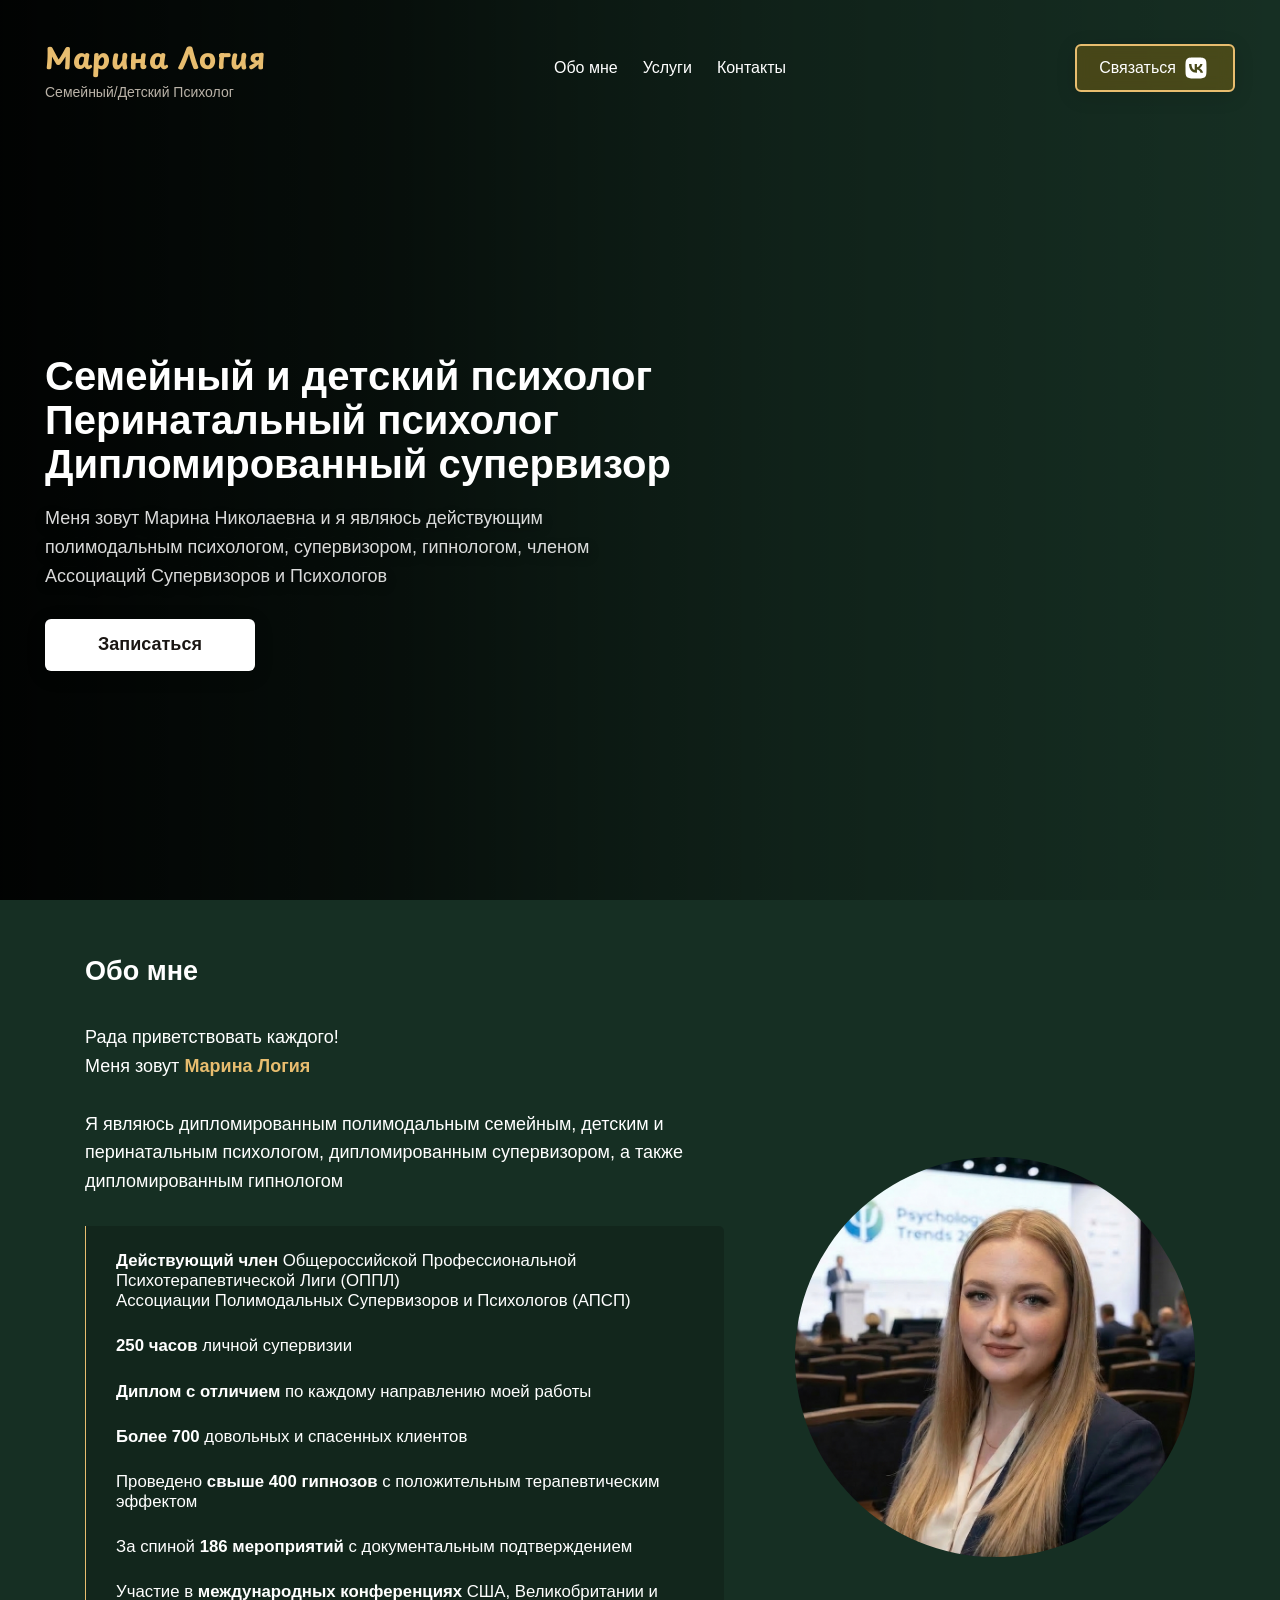
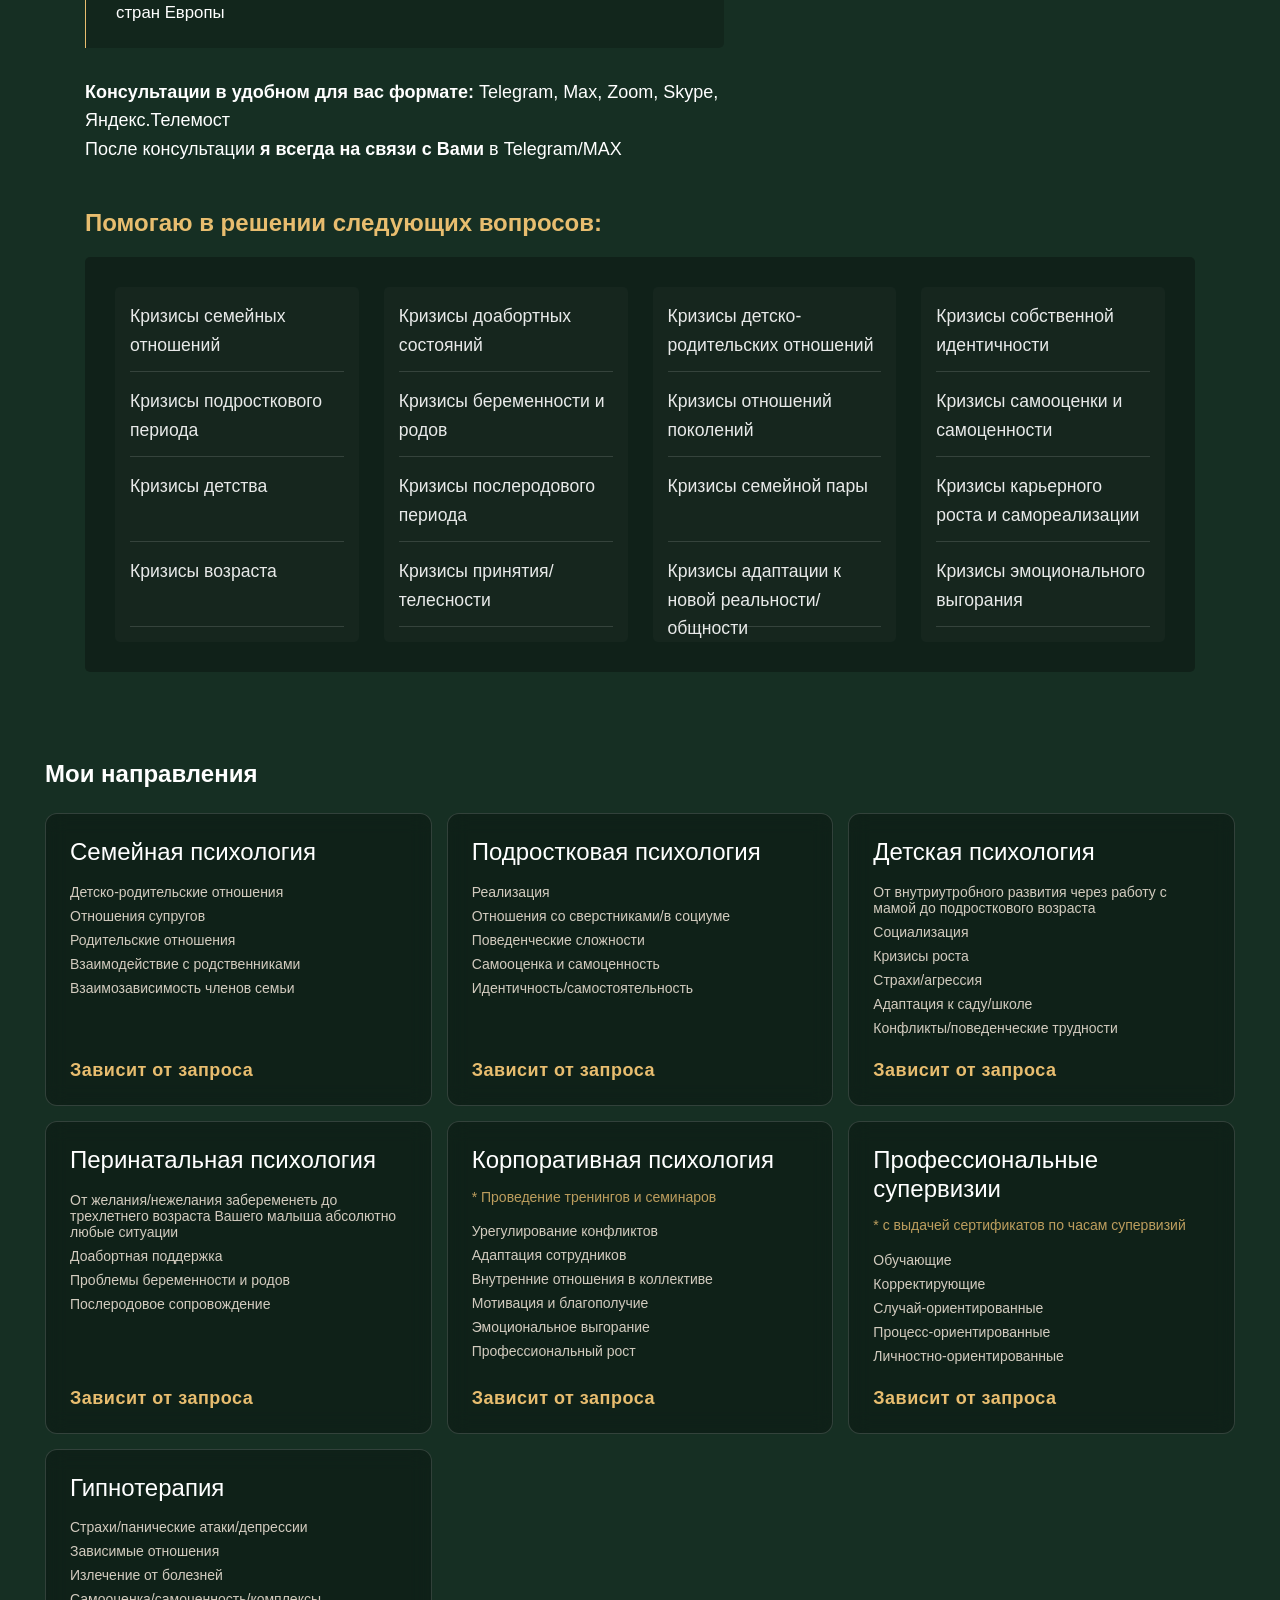
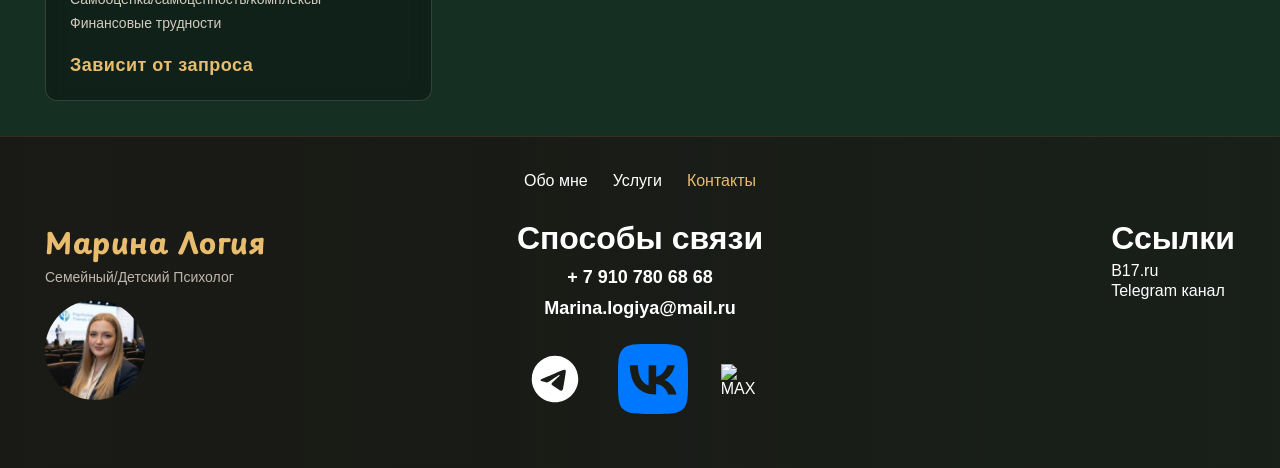
==== index.html @ 499408fe "f gf" ====
<!doctype html>
<html lang="ru">
  <head>
    <meta charset="UTF-8" />
    <meta name="viewport" content="width=device-width, initial-scale=1.0" />
    <link rel="icon" type="image/png" href="./img/favicon.png">

    <link rel="stylesheet" href="./style.css" />
    <link rel="stylesheet" href="./css/mobile.css" />
    <title>Марина Логия — Психолог</title>
  </head>
  <body>
    <main class="home-page container">
      <header class="header">
        <div class="logo">
          <a href class="logo__link">Марина Логия</a>
          <p class="logo__descr">Семейный/Детский Психолог</p>
        </div>
        <ul class="nav">
          <div class="nav__menu">
            <li class="nav__item">
              <a href="#about" class="nav__link">Обо мне</a>
            </li>
            <li class="nav__item">
              <a href="#services" class="nav__link">Услуги</a>
            </li>
            <li class="nav__item nav__item--soon">
              <a href="#contacts" class="nav__link">Контакты</a>
            </li>
          </div>

          <li class="nav__item nav__item--btn">
            <a href="https://vk.ru/marina_logiya" class="nav__link btn"
              >Связаться
              <svg
                xmlns="http://www.w3.org/2000/svg"
                viewBox="0 0 640 640"
                class="call"
              >
                <path
                  fill="rgb(255, 255, 255)"
                  d="M127.5 127.5C96 159 96 209.7 96 311L96 329C96 430.3 96 481 127.5 512.5C159 544 209.7 544 311 544L328.9 544C430.3 544 481 544 512.4 512.5C543.8 481 544 430.3 544 329L544 311.1C544 209.7 544 159 512.5 127.6C481 96.2 430.3 96 329 96L311 96C209.7 96 159 96 127.5 127.5zM171.6 232.3L222.7 232.3C224.4 317.8 262.1 354 292 361.5L292 232.3L340.2 232.3L340.2 306C369.7 302.8 400.7 269.2 411.1 232.3L459.3 232.3C455.4 251.5 447.5 269.6 436.2 285.6C424.9 301.6 410.5 315.1 393.7 325.2C412.4 334.5 428.9 347.6 442.1 363.7C455.3 379.8 465 398.6 470.4 418.7L417.4 418.7C412.5 401.2 402.6 385.6 388.8 373.7C375 361.8 358.1 354.3 340.1 352.1L340.1 418.7L334.3 418.7C232.2 418.7 174 348.7 171.5 232.2z"
                />
              </svg>
            </a>
          </li>
        </ul>
      </header>
      <div class="welcome">
        <div class="welcome__text-container">
          <h1 class="welcome__title">
            Семейный и детский психолог
            <br />
            Перинатальный психолог
            <br />
            Дипломированный супервизор
          </h1>
          <p class="welcome__description">
            Меня зовут Марина Николаевна и я являюсь действующим полимодальным
            психологом, супервизором, гипнологом, членом Ассоциаций Супервизоров и Психологов
          </p>
          <a href="./pages/form/index.html" class="btn btn--welcome"
            >Записаться</a
          >
        </div>
      </div>
      <div class="welcome__background"></div>
    </main>
    <div class="section__container">
      <section class="info container" id="about">
        <div class="info__container">
          <div class="info__container-flex">
            <div class="info__container-text">
              <h1 class="info__header">Обо мне</h1>
              <div class="info__desc-container">
                <p class="info__desc">
                  Рада приветствовать каждого!<br />
                  Меня зовут <strong>Марина Логия</strong> <br /><br />Я являюсь
                  дипломированным полимодальным семейным, детским и
                  перинатальным психологом, дипломированным супервизором, а
                  также дипломированным гипнологом
                </p>
                <div class="info__desc-ul">
                  <li>
                    <strong>Действующий член</strong> Общероссийской
                    Профессиональной Психотерапевтической Лиги (ОППЛ)<br />
                    Ассоциации Полимодальных Супервизоров и Психологов (АПСП)
                  </li>
                  <li><strong>250 часов</strong> личной супервизии</li>
                  <li>
                    <strong>Диплом с отличием</strong> по каждому направлению моей
                    работы
                  </li>
                  <li>
                    <strong>Более 700</strong> довольных и спасенных клиентов
                  </li>
                  <li>
                    Проведено <strong>свыше 400 гипнозов</strong> с
                    положительным терапевтическим эффектом
                  </li>
                  <li>
                    За спиной <strong>186 мероприятий</strong> с документальным
                    подтверждением
                  </li>
                  <li>
                    Участие в <strong>международных конференциях</strong> США,
                    Великобритании и стран Европы
                  </li>
                </div>
                <p class="info__desc">
                  <b>Консультации в удобном для вас формате:</b> Telegram, Max,
                  Zoom, Skype, Яндекс.Телемост<br />
                  После консультации <b>я всегда на связи с Вами</b> в
                  Telegram/MAX
                </p>
              </div>
            </div>
            <div class="info__container-img"></div>
          </div>
          <div class="info__ul-container">
            <strong class="info__ul-header"
              >Помогаю в решении следующих вопросов:</strong
            >
            <div class="info__list">
              <div class="info__ul">
                <ul class="info__ul-list">
                  <li class="info__item">Кризисы семейных отношений</li>
                  <li class="info__item">Кризисы подросткового периода</li>
                  <li class="info__item">Кризисы детства</li>
                  <li class="info__item">Кризисы возраста</li>
                </ul>
                <div class="info__ul-list">
                  <li class="info__item">Кризисы доабортных состояний</li>
                  <li class="info__item">Кризисы беременности и родов</li>
                  <li class="info__item">Кризисы послеродового периода</li>
                  <li class="info__item">Кризисы принятия/телесности</li>
                </div>
                <div class="info__ul-list">
                  <li class="info__item">
                    Кризисы детско-родительских отношений
                  </li>
                  <li class="info__item">Кризисы отношений поколений</li>
                  <li class="info__item">Кризисы семейной пары</li>
                  <li class="info__item">
                    Кризисы адаптации к новой реальности/общности
                  </li>
                </div>
                <div class="info__ul-list">
                  <li class="info__item">Кризисы собственной идентичности</li>
                  <li class="info__item">Кризисы самооценки и самоценности</li>
                  <li class="info__item">
                    Кризисы карьерного роста и самореализации
                  </li>
                  <li class="info__item">Кризисы эмоционального выгорания</li>
                </div>
              </div>
            </div>
          </div>
        </div>
      </section>
      <section class="services-container container" id="services">
        <h1 class="services-container__title">Мои направления</h1>
        <ul class="services">
          <li class="services__item">
            <a href="./pages/form/" class="services__item_link"></a>
            <p class="services__header">Семейная психология</p>
            <div class="services__desc services__desc--list">
              <div>Детско-родительские отношения</div>
              <div>Отношения супругов</div>
              <div>Родительские отношения</div>
              <div>Взаимодействие с родственниками</div>
              <div>Взаимозависимость членов семьи</div>
            </div>
            <p class="services__cost">Зависит от запроса</p>
          </li>
          <li class="services__item">
            <a href="./pages/form/" class="services__item_link"></a>
            <p class="services__header">Подростковая психология</p>
            <div class="services__desc services__desc--list">
              <div>Реализация</div>
              <div>Отношения со сверстниками/в социуме</div>
              <div>Поведенческие сложности</div>
              <div>Самооценка и самоценность</div>
              <div>Идентичность/самостоятельность</div>
            </div>
            <p class="services__cost">Зависит от запроса</p>
          </li>
          <li class="services__item">
            <a href="./pages/form/" class="services__item_link"></a>
            <p class="services__header">Детская психология</p>
            <div class="services__desc services__desc--list">
              <div>
                От внутриутробного развития через работу с мамой до
                подросткового возраста
              </div>
              <div>Социализация</div>
              <div>Кризисы роста</div>
              <div>Страхи/агрессия</div>
              <div>Адаптация к саду/школе</div>
              <div>Конфликты/поведенческие трудности</div>
            </div>
            <p class="services__cost">Зависит от запроса</p>
          </li>
          <li class="services__item">
            <a href="./pages/form/" class="services__item_link"></a>
            <p class="services__header">Перинатальная психология</p>
            <div class="services__desc services__desc--list">
              <div>
                От желания/нежелания забеременеть до трехлетнего возраста Вашего
                малыша абсолютно любые ситуации
              </div>
              <div>Доабортная поддержка</div>
              <div>Проблемы беременности и родов</div>
              <div>Послеродовое сопровождение</div>
            </div>
            <p class="services__cost">Зависит от запроса</p>
          </li>
          <li class="services__item">
            <a href="./pages/form/" class="services__item_link"></a>
            <p class="services__header">
              Корпоративная психология<br />
              <span class="marker"> * Проведение тренингов и семинаров </span>
            </p>
            <div class="services__desc services__desc--list">
              <div>Урегулирование конфликтов</div>
              <div>Адаптация сотрудников</div>
              <div>Внутренние отношения в коллективе</div>
              <div>Мотивация и благополучие</div>
              <div>Эмоциональное выгорание</div>
              <div>Профессиональный рост</div>
            </div>
            <p class="services__cost">Зависит от запроса</p>
          </li>
          <li class="services__item">
            <a href="./pages/form/" class="services__item_link"></a>
            <p class="services__header">
              Профессиональные супервизии<br /><span class="marker">
                * с выдачей сертификатов по часам супервизий
              </span>
            </p>
            <div class="services__desc services__desc--list">
              <div>Обучающие</div>
              <div>Корректирующие</div>
              <div>Случай-ориентированные</div>
              <div>Процесс-ориентированные</div>
              <div>Личностно-ориентированные</div>
            </div>
            <p class="services__cost">Зависит от запроса</p>
          </li>
          <li class="services__item">
            <a href="./pages/form/" class="services__item_link"></a>
            <p class="services__header">Гипнотерапия</p>
            <div class="services__desc services__desc--list">
              <div>Страхи/панические атаки/депрессии</div>
              <div>Зависимые отношения</div>
              <div>Излечение от болезней</div>
              <div>Самооценка/самоценность/комплексы</div>
              <div>Финансовые трудности</div>
            </div>
            <p class="services__cost">Зависит от запроса</p>
          </li>
        </ul>
      </section>
    </div>
    <footer class="footer container">
      <ul class="nav">
        <div class="nav__menu">
          <li class="nav__item">
            <a href="#about" class="nav__link">Обо мне</a>
          </li>
          <li class="nav__item">
            <a href="#services" class="nav__link">Услуги</a>
          </li>
          <li class="nav__item nav__item--soon active">
            <a href="#contacts" class="nav__link">Контакты</a>
          </li>
        </div>
      </ul>
      <div class="footer_coloums">
        <div>
          <div class="logo">
            <a href class="logo__link">Марина Логия</a>
            <p class="logo__descr">Семейный/Детский Психолог</p>
            <div class="info__container-img"></div>
          </div>
        </div>
        <div class="contacts__container">
          <h1>Способы связи</h1>
          <p class="copy">+ 7 910 780 68 68</p>
          <p class="copy">Marina.logiya@mail.ru</p>
          <ul class="contacts" id="contacts">
            <li>
              <a href="https://t.me/marina_logiya" aria-label="Telegram">
                <svg
                  xmlns="http://www.w3.org"
                  viewBox="0 0 640 640"
                  class="call"
                >
                  <path
                    fill="rgb(255, 255, 255)"
                    d="M320 72C183 72 72 183 72 320C72 457 183 568 320 568C457 568 568 457 568 320C568 183 457 72 320 72zM435 240.7C431.3 279.9 415.1 375.1 406.9 419C403.4 437.6 396.6 443.8 390 444.4C375.6 445.7 364.7 434.9 350.7 425.7C328.9 411.4 316.5 402.5 295.4 388.5C270.9 372.4 286.8 363.5 300.7 349C304.4 345.2 367.8 287.5 369 282.3C369.2 281.6 369.3 279.2 367.8 277.9C366.3 276.6 364.2 277.1 362.7 277.4C360.5 277.9 325.6 300.9 258.1 346.5C248.2 353.3 239.2 356.6 231.2 356.4C222.3 356.2 205.3 351.4 192.6 347.3C177.1 342.3 164.7 339.6 165.8 331C166.4 326.5 172.5 322 184.2 317.3C256.5 285.8 304.7 265 328.8 255C397.7 226.4 412 221.4 421.3 221.2C423.4 221.2 427.9 221.7 430.9 224.1C432.9 225.8 434.1 228.2 434.4 230.8C434.9 234 435 237.3 434.8 240.6z"
                  />
                </svg>
              </a>
            </li>
            <li>
              <a href="https://vk.ru/marina_logiya" aria-label="Vk">
                <svg
                  xmlns="http://www.w3.org/2000/svg"
                  viewBox="0 0 640 640"
                  class="call vk"
                >
                  <path
                    fill="#0077FF"
                    d="M127.5 127.5C96 159 96 209.7 96 311L96 329C96 430.3 96 481 127.5 512.5C159 544 209.7 544 311 544L328.9 544C430.3 544 481 544 512.4 512.5C543.8 481 544 430.3 544 329L544 311.1C544 209.7 544 159 512.5 127.6C481 96.2 430.3 96 329 96L311 96C209.7 96 159 96 127.5 127.5zM171.6 232.3L222.7 232.3C224.4 317.8 262.1 354 292 361.5L292 232.3L340.2 232.3L340.2 306C369.7 302.8 400.7 269.2 411.1 232.3L459.3 232.3C455.4 251.5 447.5 269.6 436.2 285.6C424.9 301.6 410.5 315.1 393.7 325.2C412.4 334.5 428.9 347.6 442.1 363.7C455.3 379.8 465 398.6 470.4 418.7L417.4 418.7C412.5 401.2 402.6 385.6 388.8 373.7C375 361.8 358.1 354.3 340.1 352.1L340.1 418.7L334.3 418.7C232.2 418.7 174 348.7 171.5 232.2z"
                  />
                </svg>
              </a>
            </li>
            <li>
              <a
                href="https://max.ru/u/f9LHodD0cOK8D_mH-Q-MQAQGvUU3kmQb_bSy_EvNxGECd6u0THYGGjq7H98"
                aria-label="Max"
                ><img
                  src="https://maxicons.ru/icons/Max_logo.svg"
                  alt="MAX"
                  class="call max"
              /></a>
            </li>
          </ul>
        </div>
        <div>
          <div class="add_links">
            <div class="add_links__container">
              <h1>Ссылки</h1>
              <ul class="add_links__ul">
                <li><a href="https://www.b17.ru/marina_logiya/">B17.ru</a></li>
                <li>
                  <a href="https://t.me/marinalogiya">Telegram канал</a>
                </li>
              </ul>
            </div>
          </div>
        </div>
      </div>
    </footer>
    <div class="alert__box">
      <p class="alert__box-text"></p>
      <img src="./img/icon.png" class="important__icon">
    </div>
    <script src="./index.js" type="module"></script>
  </body>
</html>
---- style.css ----
@import url("https://fonts.googleapis.com");
@import url("https://fonts.googleapis.com/css2?family=Playpen+Sans:wght@100..800&display=swap");

/* ПЕРЕМЕННЫЕ */
:root {
  --border-color: #c5a05926;
  --accent-gold: #e8bd6f;
  --text-cream: #e8ded1;
  --bg-dark: #1a1613;
  --fs-xs: 0.875rem;
  --fs-base: 1rem;
  --fs-md: 1.125rem;
  --fs-lg: 1.5rem;
  --fs-xl: 2.5rem;
  --blackout: #000000b3;
}

/* ОБНУЛЕНИЯ */
* {
  box-sizing: border-box;
  padding: 0;
  margin: 0;
  scroll-behavior: smooth;
}

input:-webkit-autofill,
input:-webkit-autofill:hover,
input:-webkit-autofill:focus {
  -webkit-text-fill-color: #000;
  -webkit-box-shadow: 0 0 0px 1000px transparent inset;
  transition: background-color 5000s ease-in-out 0s;
}

/* БАЗОВЫЕ СТИЛИ */
html,
body {
  height: 100%;
}

body {
  background-color: rgb(22, 47, 35);
  font-family: "Montserrat", sans-serif;
  color: var(--text-cream);
  -webkit-font-smoothing: antialiased;
}

a {
  text-decoration: none;
  color: #fff;
  transition: all 0.3s ease;
}

a:hover {
  color: var(--accent-gold);
}

h1 {
  color: #ffffff;
}

.container {
  padding: 35px 45px;
}

.btn {
  display: flex;
  justify-content: center;
  align-items: center;
  padding: 10px 20px;
  background: rgba(53, 53, 53, 0.183);
  backdrop-filter: blur(8px);
  border-radius: 6px;
  border: 1px solid rgba(255, 255, 255, 0.541);
  cursor: pointer;
  transition: all 0.3s ease;
  color: #fff;
  box-shadow: 0 4px 20px rgba(0, 0, 0, 0.142);
}

.btn:hover {
  background-color: rgba(197, 160, 89, 0.08);
  border-color: var(--accent-gold);
}

.home-page {
  display: flex;
  flex-direction: column;
  gap: 60px;
  width: 100%;
  min-height: 100vh;
}

.header {
  display: flex;
  align-items: center;
  justify-content: space-between;
  z-index: 10;
  width: 100%;
}

.logo {
  display: flex;
  flex-direction: column;
  gap: 5px;
}

.logo__link {
  font-size: 1.8rem;
  font-weight: 700;
  letter-spacing: 0.5px;
  color: var(--accent-gold);
  font-family: "Playpen Sans", cursive;
}

.logo__descr {
  font-size: var(--fs-xs);
  opacity: 0.8;
}

.nav {
  display: flex;
  align-items: center;
  justify-content: flex-end;
  flex-grow: 1;
  list-style: none;
}

.nav__menu {
  display: flex;
  align-items: center;
  gap: 25px;
  margin-left: auto;
  margin-right: auto;
}

.nav__item {
  position: relative;
}

.nav__link {
  font-size: var(--fs-base);
  font-weight: 400;
}

.nav__item.active a {
  color: var(--accent-gold);
}

.welcome {
  display: flex;
  align-items: center;
  flex-grow: 1;
  position: relative;
}

.welcome__background {
  position: absolute;
  top: 0;
  left: 0;
  z-index: -1;
  height: 100vh;
  width: 100%;
  background:
    linear-gradient(
      to right,
      rgba(0, 0, 0, 0.95) 0%,
      rgba(0, 0, 0, 0.7) 30%,
      rgba(0, 0, 0, 0.3) 60%,
      rgba(0, 0, 0, 0) 100%
    ),
    url("./img/background.png") center/cover no-repeat;
}

.welcome__text-container {
  display: flex;
  flex-direction: column;
  gap: 18px;
  max-width: 100%;
}

.welcome__title {
  font-size: var(--fs-xl);
  font-weight: 800;
  line-height: 1.1;
  color: #fff;
  width: 100%;
}

.welcome__description {
  width: 50%;
  font-size: var(--fs-md);
  line-height: 1.6;
  color: #fff;
  opacity: 0.85;
  text-shadow: 0 4px 12px rgba(0, 0, 0, 0.6);
}

.welcome .btn--welcome {
  margin-top: 10px;
  width: 210px;
  height: 52px;
  background: #fff;
  color: var(--bg-dark);
  font-weight: 700;
  font-size: var(--fs-md);
  border: none;
}

.welcome .btn--welcome:hover {
  transform: translateY(-3px);
  box-shadow: 0 10px 25px rgba(0, 0, 0, 0.4);
}

.nav__item--btn .call {
  margin-left: 5px;
}

section {
  display: flex;
  flex-direction: column;
  gap: 25px;
  width: 100%;
}

.services {
  display: grid;
  grid-template-columns: repeat(auto-fill, minmax(300px, 1fr));
  gap: 15px;
  list-style: none;
}

.services__item {
  display: flex;
  flex-direction: column;
  gap: 12px;
  padding: 24px;
  background-color: rgba(0, 0, 0, 0.292);
  border: 1px solid rgba(255, 255, 255, 0.148);
  border-radius: 12px;
  backdrop-filter: blur(10px);
  cursor: pointer;
  transition: all 0.2s ease;
}

.services__item:hover {
  background-color: rgba(41, 48, 40, 0.8);
  border-color: var(--accent-gold);
  transform: translateY(-5px);
  box-shadow: 0 12px 30px rgba(0, 0, 0, 0.5);
}

.services__header {
  font-size: var(--fs-lg);
  line-height: 1.2;
  color: #ffffff;
}

.services__desc {
  font-size: var(--fs-xs);
  font-weight: 300;
  opacity: 0.9;
}

.services__desc--list {
  display: flex;
  flex-direction: column;
  gap: 8px;
  margin-top: 5px;
}

.services__cost {
  display: block;
  margin-top: auto;
  padding-top: 12px;
  font-size: var(--fs-md);
  font-weight: 700;
  letter-spacing: 0.5px;
  color: var(--accent-gold);
}

.services-container__title {
  color: #fff;
}

.services__item_link {
  position: absolute;
  height: 100%;
  width: 100%;
  top: 0;
  left: 0;
  z-index: 100;
}

.info__container {
  display: flex;
  flex-direction: column;
  gap: 30px;
  margin: 0 auto;
  padding: 0 40px;
  font-size: var(--fs-md);
  line-height: 1.6;
  color: #ffffff;
}

.info__container-flex {
  display: flex;
  align-items: center;
}

.info__container-img {
  background-image: url("./img/logo.png");
  height: 400px;
  aspect-ratio: 1/1;
  background-color: #1a1613;
  border-radius: 50%;
  background-size: 120%;
  background-position: center;
  background-position-x: -50px;
}

.info__container-text {
  display: flex;
  flex-direction: column;
  gap: 30px;
}

.info__desc-container {
  display: flex;
  flex-direction: column;
  gap: 30px;
  width: 90%;
}

.info__desc-ul {
  display: flex;
  flex-direction: column;
  gap: 25px;
  list-style: none;
  padding: 25px 0;
  border-left: 1px solid var(--accent-gold);
  background-color: #00000030;
  border-bottom-right-radius: 5px;
  border-top-right-radius: 5px;
}

.info__desc-ul li {
  position: relative;
  padding-left: 20px;
  margin-left: 10px;
  line-height: 1.2;
  color: #fff;
  font-size: 1.05rem;
  width: 90%;
}

.info__desc-ul li strong {
  color: #fff !important;
  font-weight: 600;
}

/* КРИЗИСЫ */
.info__ul {
  display: grid;
  grid-template-columns: repeat(4, 1fr);
  gap: 25px;
  width: 100%;
  padding: 30px;
  background-color: rgba(0, 0, 0, 0.292);
  border-radius: 5px;
}

.info__ul-list {
  list-style: none;
  display: flex;
  flex-direction: column;
  gap: 15px;
  padding: 15px;
  background-color: #ffffff06;
  border-radius: 5px;
}

.info__item {
  position: relative;
  height: 70px;
  font-size: 1.1rem;
  font-weight: 500;
  opacity: 0.9;
  border-bottom: 1px solid rgba(255, 255, 255, 0.148);
}

.info__container strong {
  font-weight: 700;
  color: var(--accent-gold);
}

.section__container {
  display: flex;
  flex-direction: column;
  gap: 18px;
  width: 100%;
  margin-top: 15px;
}

.info__ul-container {
  display: flex;
  flex-direction: column;
  gap: 15px;
  width: 100%;
  height: 100%;
}

.footer {
  display: flex;
  flex-direction: column;
  gap: 30px;
  background:
    linear-gradient(
      to right,
      rgba(26, 22, 19, 0.842) 0%,
      rgba(26, 22, 19, 0.8) 40%,
      rgba(26, 22, 19, 0.61) 100%
    ),
    url(./img/background.png) center/cover no-repeat;
  border-top: 1px solid var(--border-color);
}

.footer_coloums {
  width: 100%;
  display: flex;
  justify-content: space-between;
  overflow: hidden;

  > * {
    flex: 1;
  }
}

.footer .nav {
  justify-content: center !important;
}

.footer_coloums .logo {
  position: relative;
}

.logo .info__container-img {
  height: 100px;
  width: 100px;
  background-position: center;
  margin-top: 10px;
}

.add_links {
  display: flex;
  flex-direction: column;
  align-items: flex-end;
}

.add_links__container {
  display: flex;
  flex-direction: column;
  gap: 5px;
}

.add_links__ul {
  list-style: none;
  display: flex;
  flex-direction: column;
  gap: 2px;
}

.call {
  height: 60px;
  aspect-ratio: 1/1;
}

.vk {
  height: 100px;
}

.max {
  height: 50px;
}

.copy {
  cursor: pointer;
  transition: all 0.3s;
}

.copy:hover {
  opacity: 0.5;
}

.alert__box {
  position: fixed;
  bottom: 20px;
  left: 50%;
  transform: translateX(-50%) translateY(20px);
  background: #ffffff;
  color: #000000;
  padding: 10px 20px;
  border-radius: 8px;
  opacity: 0;
  visibility: hidden;
  transition: all 0.2s;
  text-align: center;
}

.important__icon {
  display: none;
}

.important {
  display: flex;
  justify-content: center;
  align-items: center;
  gap: 15px;

  .important__icon {
    display: block;
    order: 1;
    height: 60px;
    aspect-ratio: 1/1;
  }

  p {
    order: 2;
  }
}

.alert__box.show {
  opacity: 1;
  visibility: visible;
  transform: translateX(-50%) translateY(0);
}

.contacts__container {
  display: flex;
  flex-direction: column;
  align-items: center;
  justify-content: center;
  gap: 10px;
}

.contacts {
  display: flex;
  justify-content: center;
  align-items: center;
  gap: 18px;
  width: 50%;
  list-style: none;
}

.contacts__container p {
  font-size: var(--fs-md);
  font-weight: 600;
  color: #fff;
}

.info__ul-header {
  margin-top: 10px;
  font-size: var(--fs-lg);
}

.marker {
  display: inline-block;
  vertical-align: middle;
  padding-top: 12px;
  font-size: var(--fs-xs);
  line-height: 1.3em;
  opacity: 0.8;
  color: var(--accent-gold);
}

.nav__link .call {
  height: 30px;
  aspect-ratio: 1/1;
}

.nav__link.btn {
  padding: 7px !important;
  display: flex;
  justify-content: center;
  align-items: center;
  width: 160px;
  border: 2px solid var(--accent-gold);
  background-color: rgba(255, 174, 0, 0.219);
}

.nav__link.btn:hover {
  transform: scale(106%);
  color: #fff;
}

.body__container {
  height: 100vh;
  width: 100%;
  position: fixed;
  background-image:
    linear-gradient(var(--blackout), var(--blackout)),
    url("./img/background.png");
  background-size: cover;
  background-position: center;
  display: flex;
  justify-content: center;
  align-items: center;
}

.form {
  height: 90%;
  width: 50%;
  border-radius: 15px;
  background-color: rgb(23, 23, 23);
  padding: 40px 30px;
  overflow: hidden;
}

.form__container {
  height: 100%;
  width: 100%;
  display: flex;
  flex-direction: column;
  align-items: center;
  gap: 30px;
  overflow-y: auto;
  box-sizing: border-box;
}

.form > * {
  color: #ffffff;
  transition: all 0.3s;
}

.form::after {
  content: "";
  display: block;
  padding-bottom: 20px;
  flex-shrink: 0;
}

.form__header-container {
  flex-shrink: 0;
  width: 100%;
  display: flex;
  flex-direction: column;
  align-items: center;
  gap: 10px;
}

.form__header {
  font-weight: 600;
  font-size: 1.8rem;
  width: 60%;
  text-align: center;
  color: #000;
  font-family: "Playpen Sans", cursive;
  margin: 0;
  color: var(--accent-gold);
}

.form__input-container {
  width: 100%;
  display: flex;
  flex-direction: column;
  align-items: center;
  gap: 20px;
  flex-shrink: 0;
}

.form__input {
  width: 100%;
  height: 45px;
  background: transparent;
  border: none;
  border-bottom: 2px solid rgba(255, 255, 255, 0.2);
  padding: 10px 5px;
  font-size: 1.05rem;
  outline: none;
  transition: border-bottom-color 0.3s;
  color: #ffffff !important;
}

.form__input:-webkit-autofill {
  -webkit-text-fill-color: #fff !important;
}

.form__input:focus {
  border-bottom-color: rgb(235, 237, 236);
}

.form__input:disabled {
  opacity: 0.5;
  color: #938c8c8f;
}

.form__options {
  width: 70%;
  display: flex;
  flex-direction: column;
  align-items: flex-start;
  gap: 12px;
  flex-shrink: 0;
}

.form__button {
  width: 70%;
  padding: 15px;
  background-color: rgb(44, 113, 80);
  color: #fff;
  font-size: 1.1rem;
  font-weight: 500;
  border: 0;
  border-radius: 8px;
  cursor: pointer;
  transition:
    transform 0.2s,
    background-color 0.3s;
  flex-shrink: 0;
  margin-top: 10px;
}

.form__button:hover {
  background-color: rgb(39, 172, 108);
  transform: translateY(-2px);
}

.form__button:active {
  transform: translateY(0);
}

.form__container::-webkit-scrollbar {
  width: 6px;
}

.form__container::-webkit-scrollbar-thumb {
  background-color: rgba(255, 255, 255, 0.2);
  border-radius: 10px;
}

.form__option,
.form__agreement {
  display: flex;
  align-items: center;
  gap: 10px;
}

.form__checkbox,
.form__radio {
  appearance: none;
  -webkit-appearance: none;
  width: 18px;
  height: 18px;
  border: 2px solid rgba(255, 255, 255, 0.3);
  display: flex;
  align-items: center;
  justify-content: center;
  cursor: pointer;
  transition: all 0.2s ease;
  flex-shrink: 0;
  background: white;
  outline: none;
  background-color: #000;
}

.form__radio {
  border-radius: 50%;
}

.form__checkbox {
  border-radius: 4px;
}

.form__checkbox:checked,
.form__radio:checked {
  background-color: var(--accent-gold);
  border-color: var(--border-color);
}

.form__radio:checked::after {
  content: "";
  width: 8px;
  height: 8px;
  background-color: #000000;
  border-radius: 50%;
}

.form__checkbox:checked::after {
  content: "✓";
  color: #000000;
  font-size: 12px;
  font-weight: bold;
}

.form__checkbox:hover,
.form__radio:hover {
  border-color: rgb(22, 47, 35);
}

.prev__link {
  font-size: 3rem;
  color: #ffffff;
  position: absolute;
  left: 67%;
}

.form__label {
  width: 70%;
  display: flex;
  flex-direction: column;
  background-color: #ffffff0e;
  padding: 15px;
  border-radius: 15px;
  color: var(--accent-gold);
  font-size: 1.1rem;
  font-weight: 600;
}

.prev__container {
  width: 100%;
  justify-content: center;
  align-items: center;
  background-color: #2bff001a;
  border-radius: 10px;
  border: 2px solid #03cd1eba;
  flex-direction: column;
  text-align: center;
  padding: 20px;
  gap: 15px;
  line-height: 24px;
  display: none;

  p b {
    width: 70%;
    display: inline-block;
  }
}

.prev {
  display: flex;
  justify-content: center;
  align-items: center;
  padding: 15px;
  background-color: #0cc20c2b;
  border-radius: 10px;
  border: 2px solid #07ee31ba;
}

.prev:hover {
  border-color: var(--accent-gold);
  background-color: var(--border-color);
}

.visib {
  display: flex;
}

.hidden {
  display: none;
}
---- css/mobile.css ----
/* MOBILE STYLES - Phone Optimization */

/* Base mobile styles */
@media (max-width: 480px) {
  :root {
    --fs-xl: 1.75rem;
    --fs-lg: 1.25rem;
    --fs-md: 1rem;
    --fs-base: 0.875rem;
    --fs-xs: 0.75rem;
  }

  .footer_coloums {
    flex-direction: column;
    gap: 40px;

    .logo {
      display: none;
    }
  }

  .add_links {
    align-items: center;
  }

  .container {
    padding: 20px 15px !important;
  }

  /* Header */
  .header {
    flex-direction: column;
    gap: 15px !important;
    padding: 20px 15px;
  }

  .logo {
    align-items: center;
    text-align: center;
  }

  .logo__link {
    font-size: 1.4rem;
  }

  .logo__descr {
    font-size: 0.7rem;
  }

  .nav {
    width: 100%;
    justify-content: center;
  }

  .nav__menu {
    display: none !important;
  }

  .nav__item--btn {
    margin-top: 10px;
  }

  .nav__link.btn {
    width: 140px !important;
    padding: 8px 12px !important;
    font-size: 0.875rem;
  }

  .nav__link .call {
    height: 24px !important;
  }

  /* Welcome Section */
  .welcome {
    padding: 20px 15px;
    min-height: auto;
  }

  .welcome__text-container {
    align-items: center !important;
    text-align: center !important;
    gap: 15px !important;
  }

  .welcome__title {
    font-size: 1.5rem !important;
    line-height: 1.3 !important;
  }

  .welcome__description {
    width: 100% !important;
    font-size: 0.9rem !important;
    line-height: 1.5 !important;
  }

  .welcome .btn--welcome {
    width: 180px !important;
    height: 45px !important;
    font-size: 1rem !important;
    margin-top: 5px;
  }

  .welcome__background {
    height: 100% !important;
    min-height: 100vh;
  }

  /* Info Section */
  .info__container {
    padding: 0 15px !important;
    gap: 20px !important;
  }

  .info__container-flex {
    flex-direction: column !important;
    align-items: center !important;
  }

  .info__container-img {
    order: 1;
    height: 250px !important;
    width: 250px !important;
    margin-bottom: 15px;
  }

  .info__container-text {
    order: 2;
    align-items: center !important;
    text-align: center;
  }

  .info__header {
    font-size: 1.5rem;
  }

  .info__desc {
    width: 100% !important;
    font-size: 0.9rem !important;
    text-align: center;
  }

  .info__ul-header {
    font-size: 1.1rem;
    text-align: center;
  }

  /* Crisis Lists */
  .info__ul {
    grid-template-columns: 1fr !important;
    padding: 15px !important;
    gap: 15px !important;
  }

  .info__ul-list {
    padding: 10px !important;
    gap: 10px !important;
  }

  .info__item {
    height: auto !important;
    min-height: 40px;
    font-size: 0.8rem !important;
    padding-bottom: 8px;
  }

  /* Services */
  .services-container {
    padding: 20px 15px;
  }

  .services-container__title {
    font-size: 1.5rem !important;
    text-align: center;
  }

  .services {
    grid-template-columns: 1fr !important;
    gap: 15px !important;
  }

  .services__item {
    padding: 18px !important;
    align-items: center !important;
    text-align: center;
  }

  .services__header {
    font-size: 1.1rem !important;
  }

  .services__desc--list {
    align-items: center !important;
    font-size: 0.8rem;
  }

  .services__cost {
    font-size: 1rem !important;
  }

  .marker {
    font-size: 0.7rem !important;
    padding-top: 8px;
  }

  /* Section Container */
  .section__container {
    padding: 20px 0;
  }

  /* Footer */
  .footer {
    padding: 40px 15px !important;
  }

  .contacts__container {
    gap: 15px !important;
  }

  .contacts__container h1 {
    font-size: 1.3rem;
  }

  .contacts__container p {
    font-size: 1rem !important;
  }

  .contacts {
    width: 100% !important;
    gap: 15px !important;
  }

  .contacts li {
    display: flex;
    justify-content: center;
  }

  .contacts .call {
    height: 40px !important;
    width: 40px !important;
  }

  /* Home Page */
  .home-page {
    gap: 30px !important;
  }
}

/* Extra small devices */
@media (max-width: 320px) {
  .welcome__title {
    font-size: 1.25rem !important;
  }

  .logo__link {
    font-size: 1.2rem;
  }

  .container {
    padding: 15px 10px !important;
  }

  .services__item {
    padding: 15px !important;
  }

  .info__container-img {
    height: 200px !important;
    width: 200px !important;
  }
}

/* Form Page Mobile */
@media (max-width: 480px) {
  .body__container {
    padding: 10px;
  }

  .form {
    width: 100% !important;
    min-height: 90vh;
    padding: 25px 15px !important;
    border-radius: 10px !important;
    gap: 20px !important;
  }

  .form__header {
    font-size: 1.3rem !important;
    width: 100% !important;
  }

  .prev__link {
    left: 81.5%;
    top: 10px;
    height: 60px;
    width: 60px;
    background-color: rgba(240, 255, 255, 0.192);
    display: flex;
    justify-content: center;
    align-items: center;
    border-radius: 10px;
  }

  .form__desc {
    font-size: 0.85rem;
    text-align: center;
  }

  .form__input-container {
    gap: 15px !important;
  }

  .form__label {
    width: 100% !important;
  }

  .form__input {
    width: 100% !important;
    height: 40px;
    font-size: 0.95rem;
  }

  .form__options {
    width: 100% !important;
    gap: 10px !important;
  }

  .form__options-title {
    font-size: 0.9rem;
    text-align: center;
  }

  .form__option {
    font-size: 0.85rem;
  }

  .form__button {
    width: 100% !important;
    padding: 14px !important;
    font-size: 1rem !important;
    margin-top: 15px;
  }

  .form__agreement {
    font-size: 0.8rem;
    flex-wrap: wrap;
  }
}

/* Tablet to Mobile transition */
@media (min-width: 481px) and (max-width: 768px) {
  :root {
    --fs-xl: 2rem;
  }

  .container {
    padding: 25px 20px;
  }

  .header {
    flex-direction: column;
    gap: 15px;
  }

  .nav__menu {
    flex-wrap: wrap;
    justify-content: center;
    gap: 15px;
  }

  .welcome__description {
    width: 80%;
  }

  .services {
    grid-template-columns: repeat(2, 1fr);
  }

  .info__ul {
    grid-template-columns: repeat(2, 1fr);
  }

  .info__container-flex {
    flex-direction: column;
  }

  .info__container-img {
    height: 300px;
    width: 300px;
  }

  .form {
    width: 70%;
  }
}

/* Touch improvements */
@media (hover: none) and (pointer: coarse) {
  .btn,
  .nav__link,
  .services__item {
    min-height: 44px;
    min-width: 44px;
  }

  a:focus,
  button:focus,
  input:focus {
    outline: 2px solid var(--accent-gold);
    outline-offset: 2px;
  }
}

/* Landscape mobile */
@media (max-height: 500px) and (orientation: landscape) {
  .welcome {
    min-height: auto;
    padding: 15px;
  }

  .welcome__background {
    min-height: 100vh;
  }

  .welcome__title {
    font-size: 1.3rem !important;
  }

  .welcome__description {
    display: none;
  }

  .form {
    max-height: 90vh;
    overflow-y: auto;
  }
}

/* High DPI displays */
@media (-webkit-min-device-pixel-ratio: 2), (min-resolution: 192dpi) {
  .welcome__background {
    background-image:
      linear-gradient(
        to right,
        rgba(0, 0, 0, 0.95) 0%,
        rgba(0, 0, 0, 0.7) 30%,
        rgba(0, 0, 0, 0.3) 60%,
        rgba(0, 0, 0, 0) 100%
      ),
      url("../img/background.png");
    background-size: cover;
  }
}
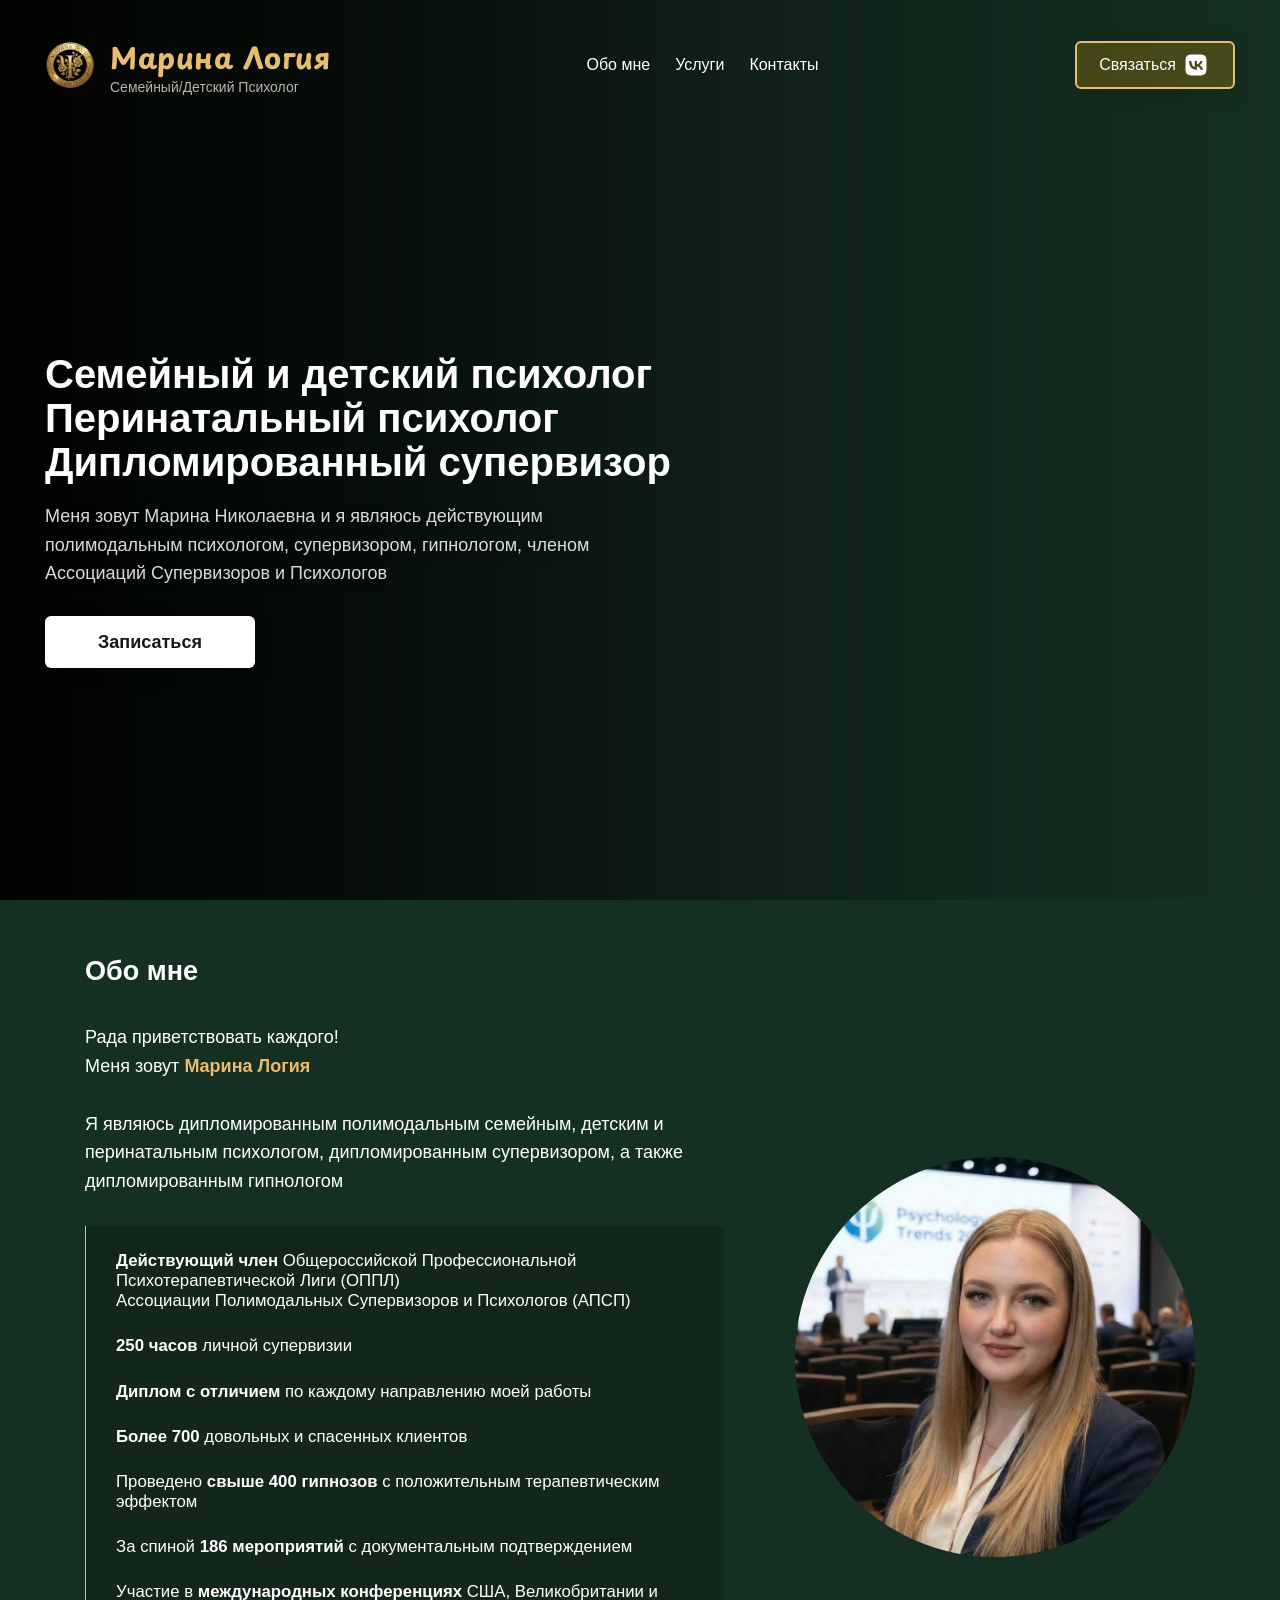
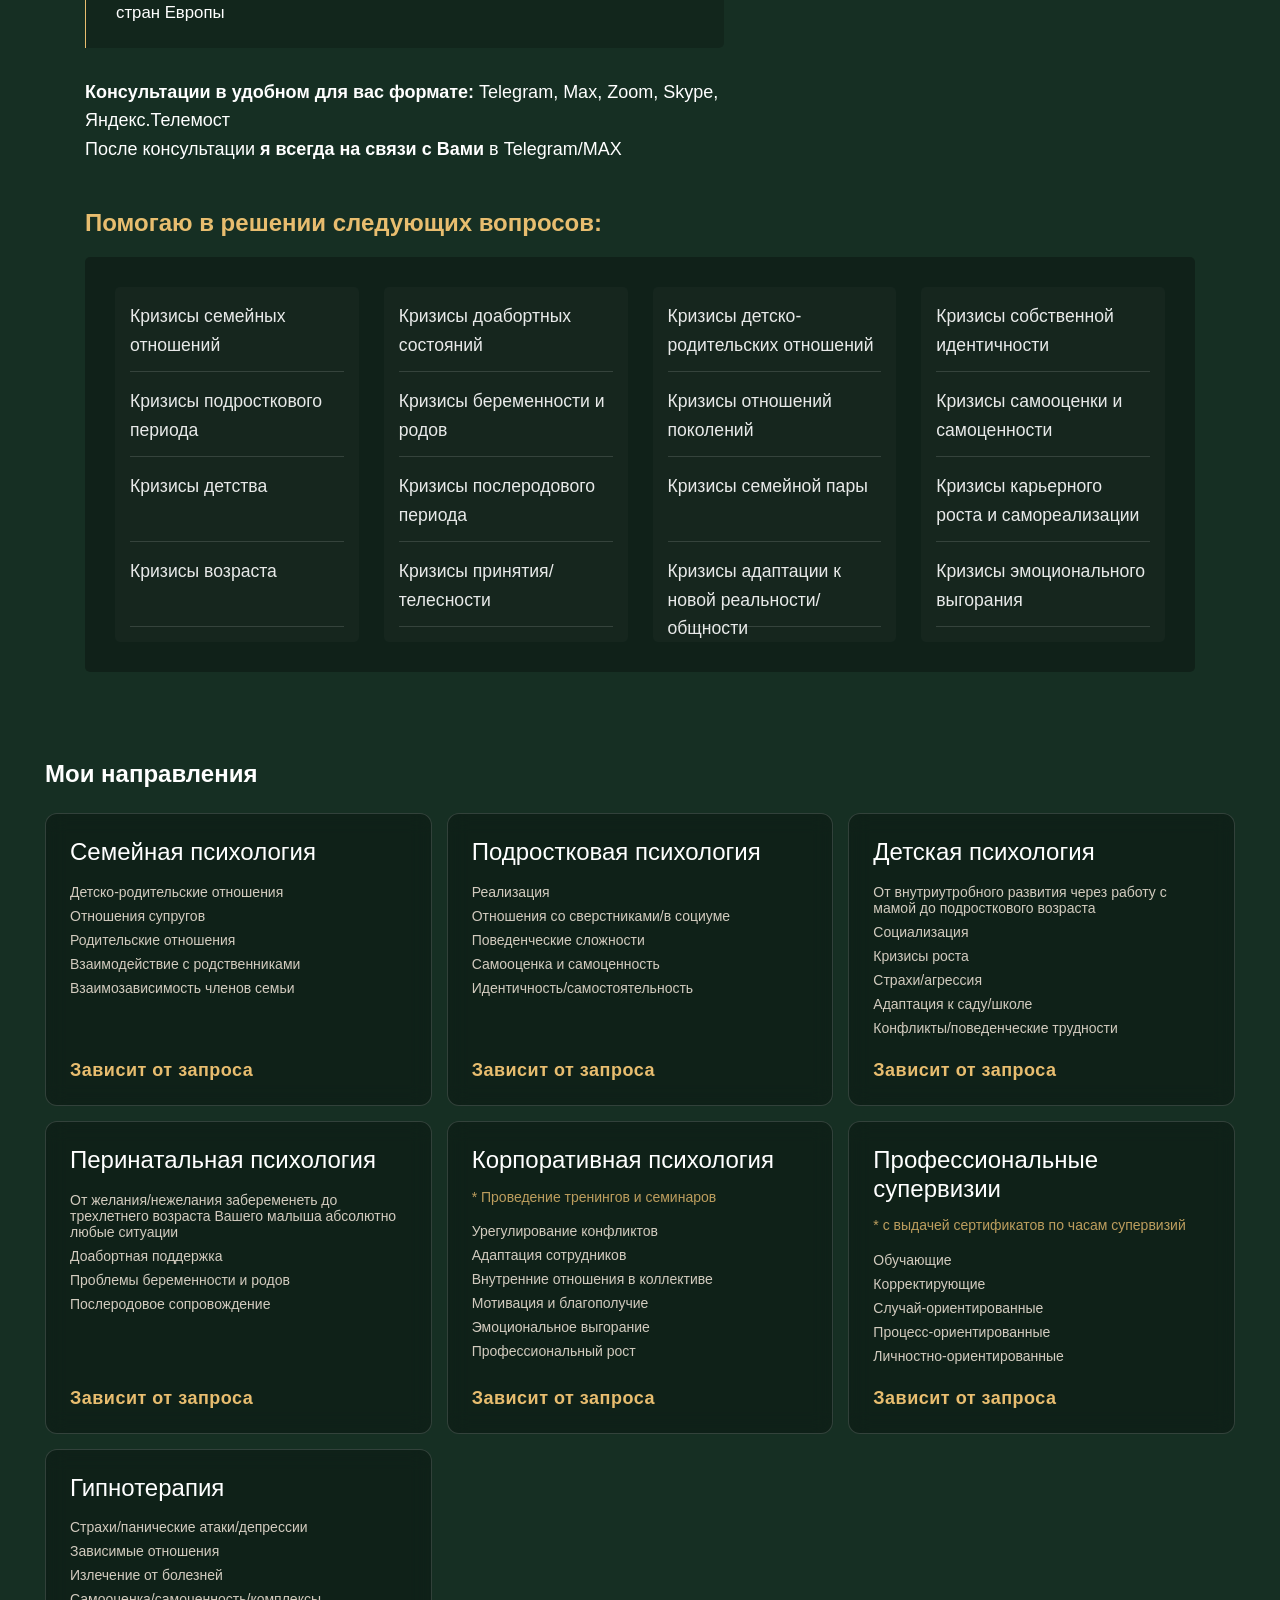
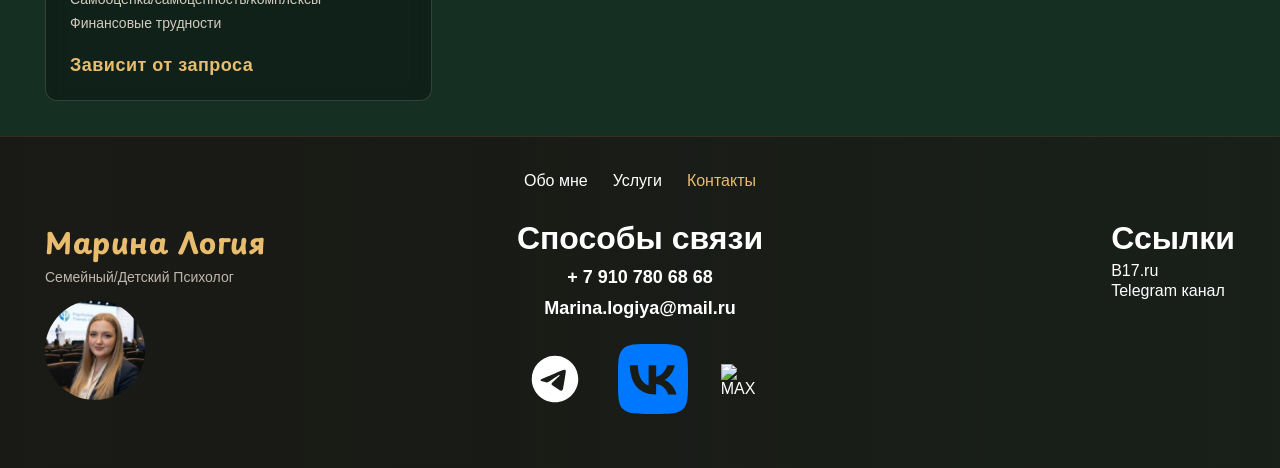
==== commit 50599e7e: "dds" ====
--- a/index.html
+++ b/index.html
@@ -3,8 +3,7 @@
   <head>
     <meta charset="UTF-8" />
     <meta name="viewport" content="width=device-width, initial-scale=1.0" />
-    <link rel="icon" type="image/png" href="./img/favicon.png">
-
+    <link rel="icon" type="image/png" href="./img/favicon.png" />
     <link rel="stylesheet" href="./style.css" />
     <link rel="stylesheet" href="./css/mobile.css" />
     <title>Марина Логия — Психолог</title>
@@ -12,9 +11,12 @@
   <body>
     <main class="home-page container">
       <header class="header">
-        <div class="logo">
-          <a href class="logo__link">Марина Логия</a>
-          <p class="logo__descr">Семейный/Детский Психолог</p>
+        <div class="base-logo">
+          <img src="./img/favicon.png" class="logo-img"/>
+          <div>
+            <a href class="logo__link">Марина Логия</a>
+            <p class="logo__descr">Семейный/Детский Психолог</p>
+          </div>
         </div>
         <ul class="nav">
           <div class="nav__menu">
@@ -57,7 +59,8 @@
           </h1>
           <p class="welcome__description">
             Меня зовут Марина Николаевна и я являюсь действующим полимодальным
-            психологом, супервизором, гипнологом, членом Ассоциаций Супервизоров и Психологов
+            психологом, супервизором, гипнологом, членом Ассоциаций Супервизоров
+            и Психологов
           </p>
           <a href="./pages/form/index.html" class="btn btn--welcome"
             >Записаться</a
@@ -88,8 +91,8 @@
                   </li>
                   <li><strong>250 часов</strong> личной супервизии</li>
                   <li>
-                    <strong>Диплом с отличием</strong> по каждому направлению моей
-                    работы
+                    <strong>Диплом с отличием</strong> по каждому направлению
+                    моей работы
                   </li>
                   <li>
                     <strong>Более 700</strong> довольных и спасенных клиентов
@@ -346,7 +349,7 @@
     </footer>
     <div class="alert__box">
       <p class="alert__box-text"></p>
-      <img src="./img/icon.png" class="important__icon">
+      <img src="./img/icon.png" class="important__icon" />
     </div>
     <script src="./index.js" type="module"></script>
   </body>
--- a/style.css
+++ b/style.css
@@ -102,6 +102,18 @@
   display: flex;
   flex-direction: column;
   gap: 5px;
+}
+
+.base-logo {
+  display: flex;
+  justify-content: center;
+  align-items: center;
+  gap: 15px;
+}
+
+.logo-img {
+  height: 50px;
+  width: 50px;
 }
 
 .logo__link {
@@ -832,6 +844,8 @@
   p b {
     width: 70%;
     display: inline-block;
+    font-size: 1.3em;
+    color: var(--accent-gold);
   }
 }
 
@@ -856,4 +870,13 @@
 
 .hidden {
   display: none;
-}+}
+
+.form.center {
+  height: 40%;
+
+  .form__container {
+    justify-content: center;
+    align-items: center;
+  }
+}
--- a/css/mobile.css
+++ b/css/mobile.css
@@ -11,11 +11,16 @@
   }
 
   .footer_coloums {
-    flex-direction: column;
+    flex-direction: column-reverse;
     gap: 40px;
 
-    .logo {
-      display: none;
+    .contacts__container {
+      order: 3;
+    }
+
+    .logo .info__container-img {
+      height: 120px !important;
+      width:  120px !important;
     }
   }
 
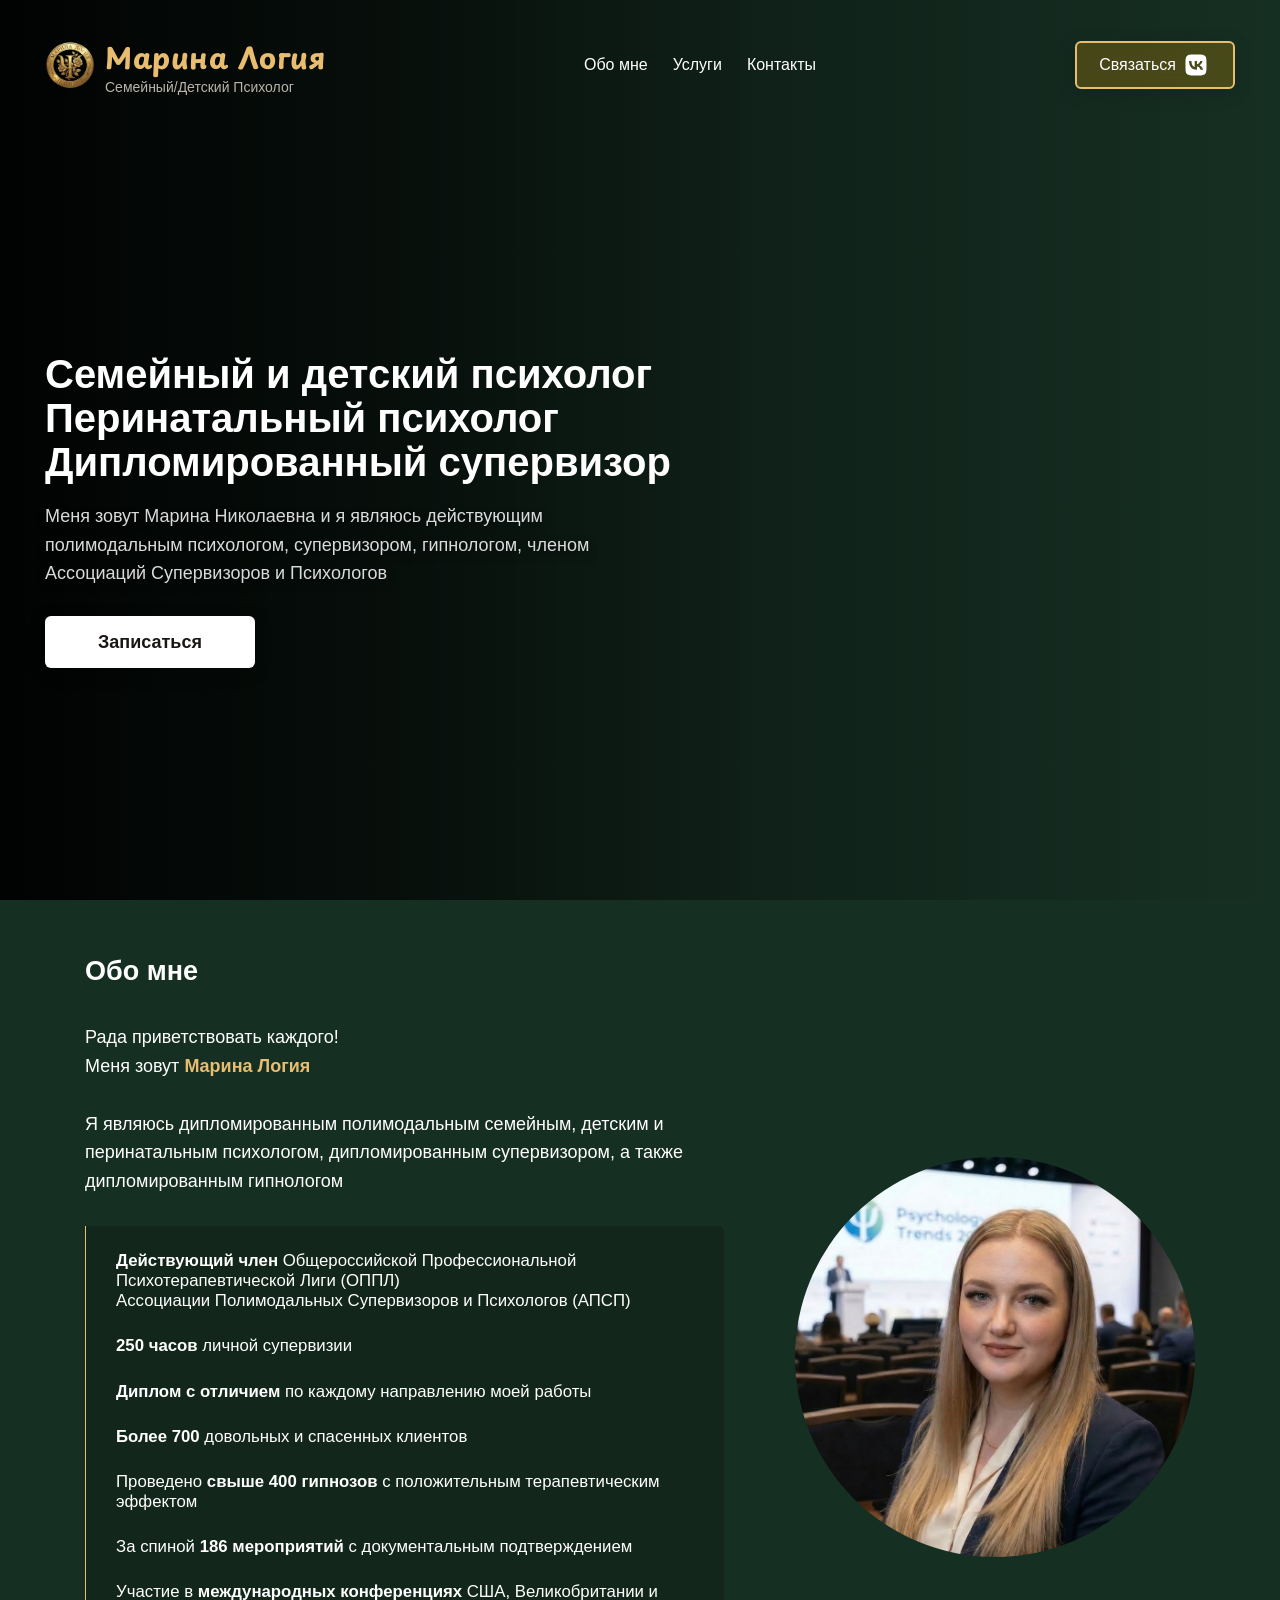
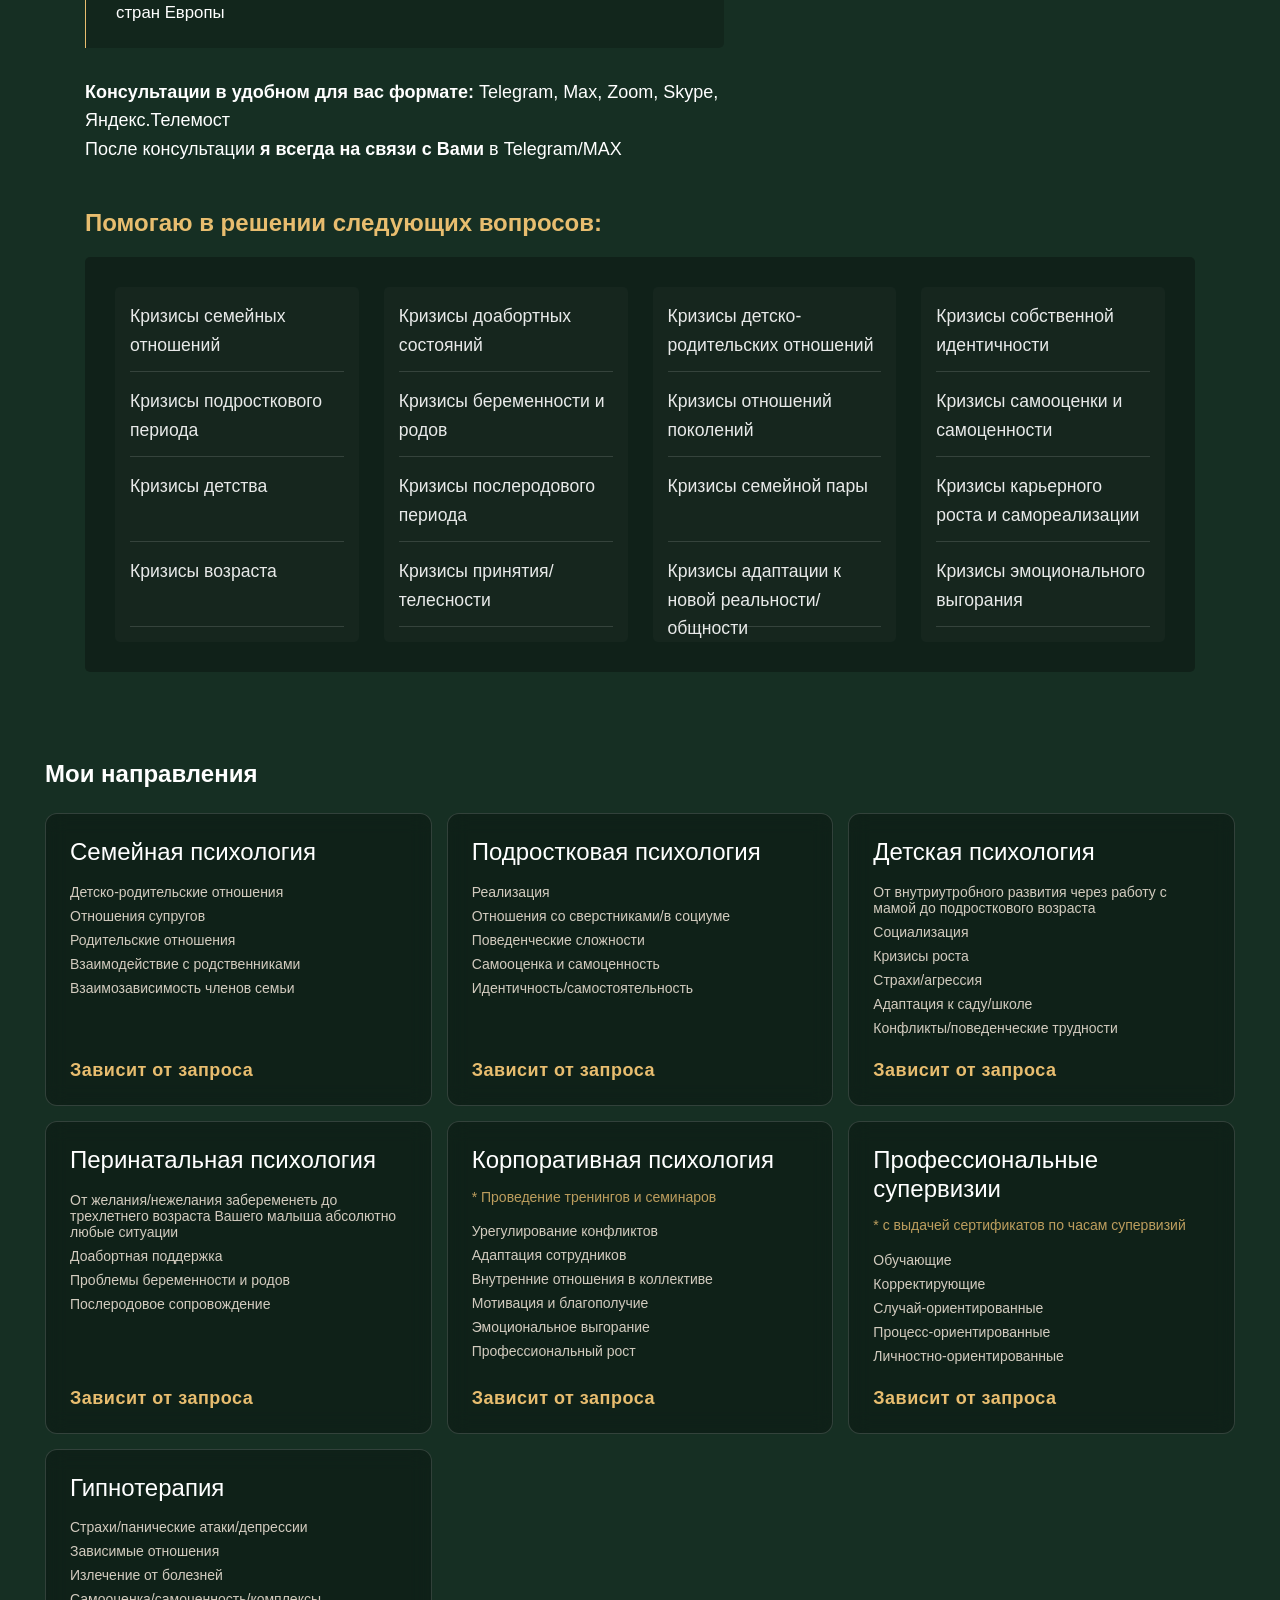
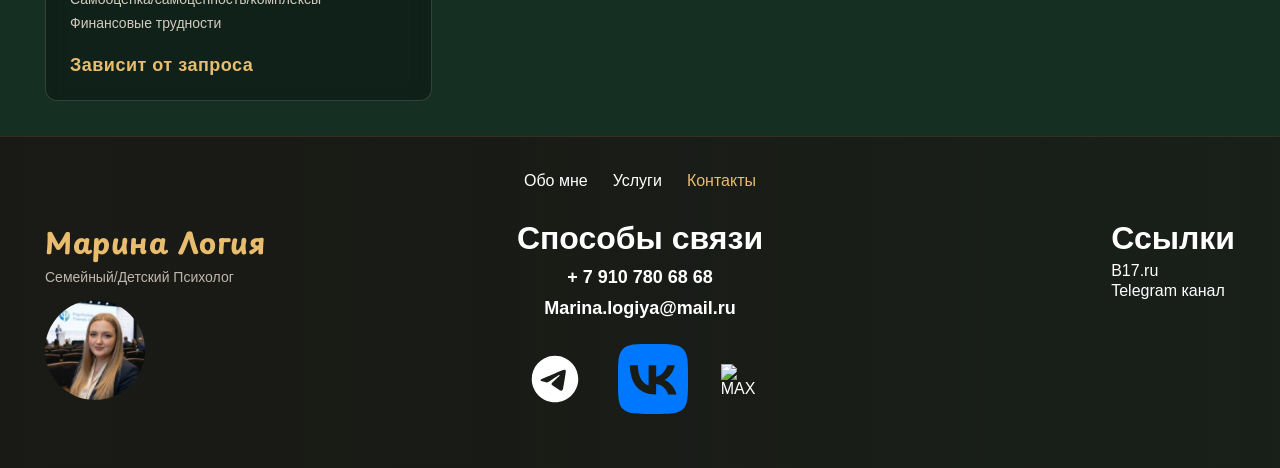
==== commit 9446cc14: "sds" ====
--- a/index.html
+++ b/index.html
@@ -12,7 +12,7 @@
     <main class="home-page container">
       <header class="header">
         <div class="base-logo">
-          <img src="./img/favicon.png" class="logo-img"/>
+          <img src="./img/favicon.png" class="logo-img" />
           <div>
             <a href class="logo__link">Марина Логия</a>
             <p class="logo__descr">Семейный/Детский Психолог</p>
--- a/style.css
+++ b/style.css
@@ -108,7 +108,7 @@
   display: flex;
   justify-content: center;
   align-items: center;
-  gap: 15px;
+  gap: 10px;
 }
 
 .logo-img {
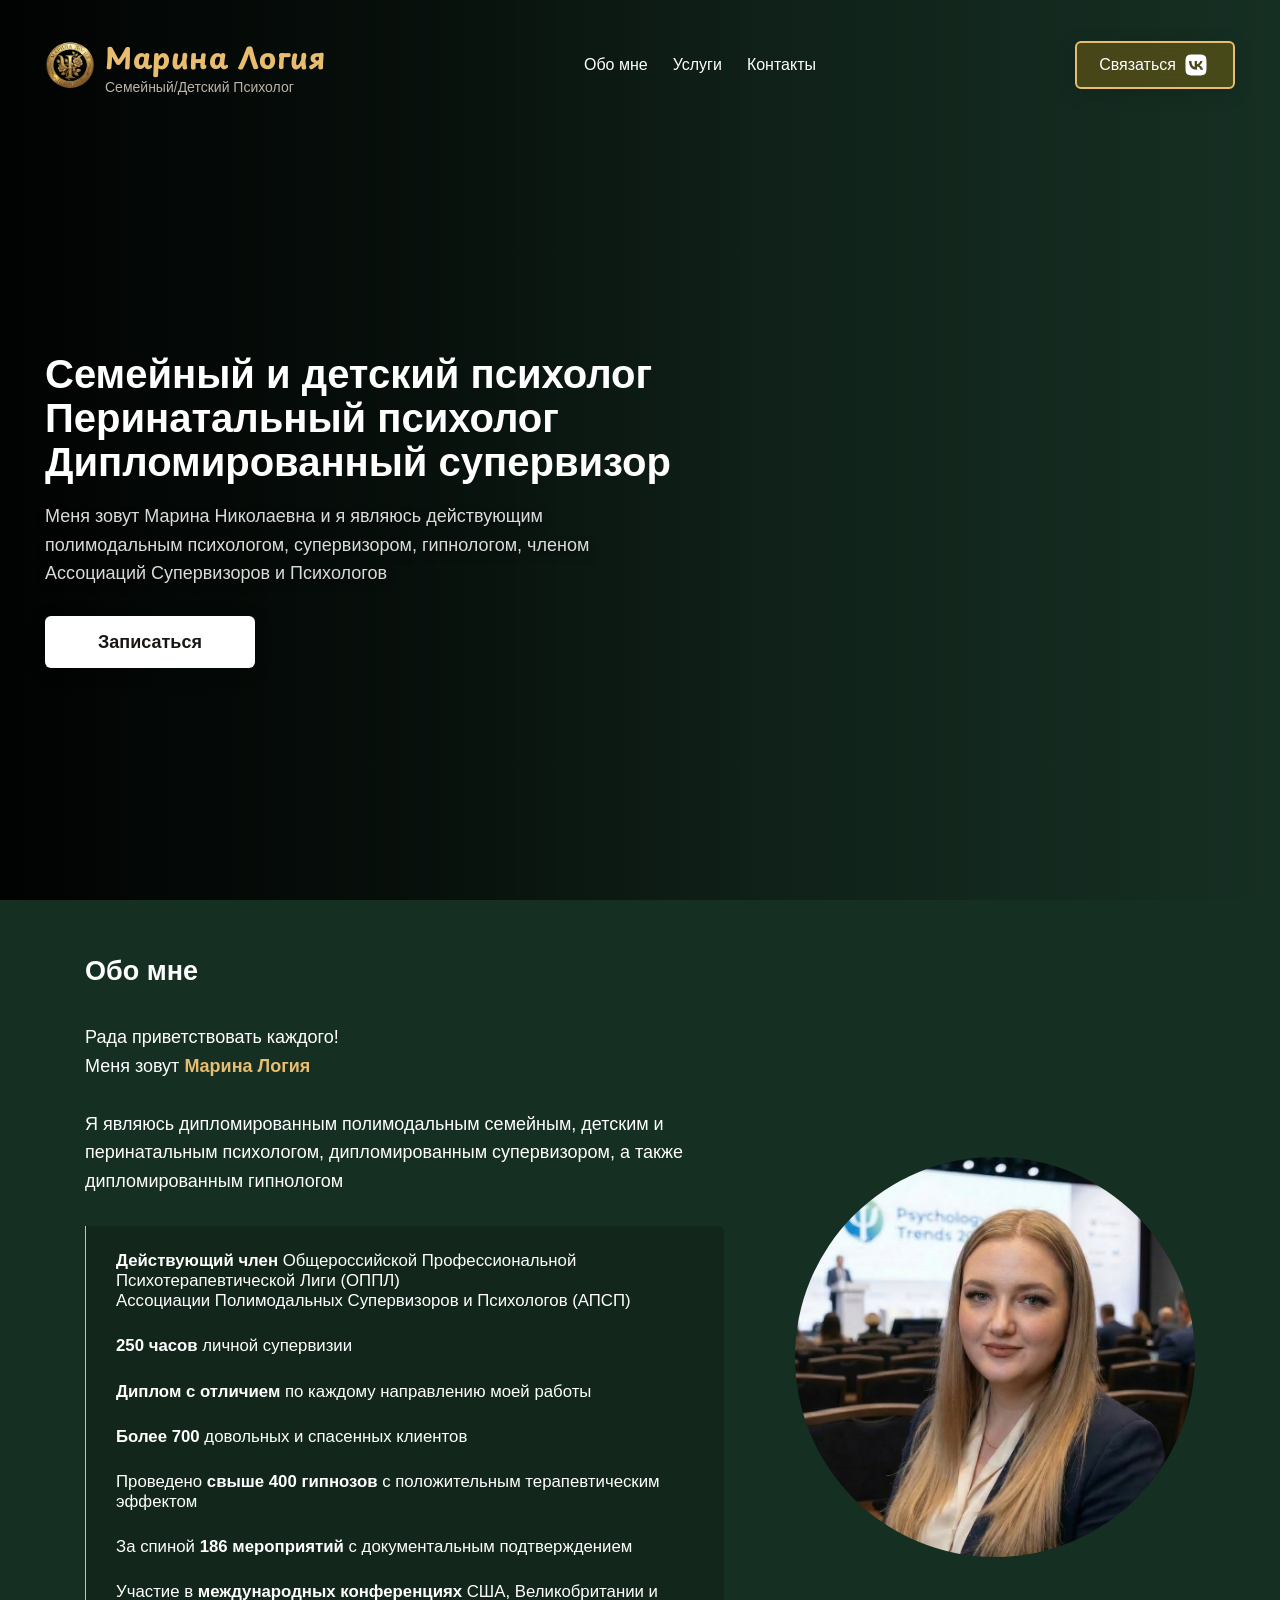
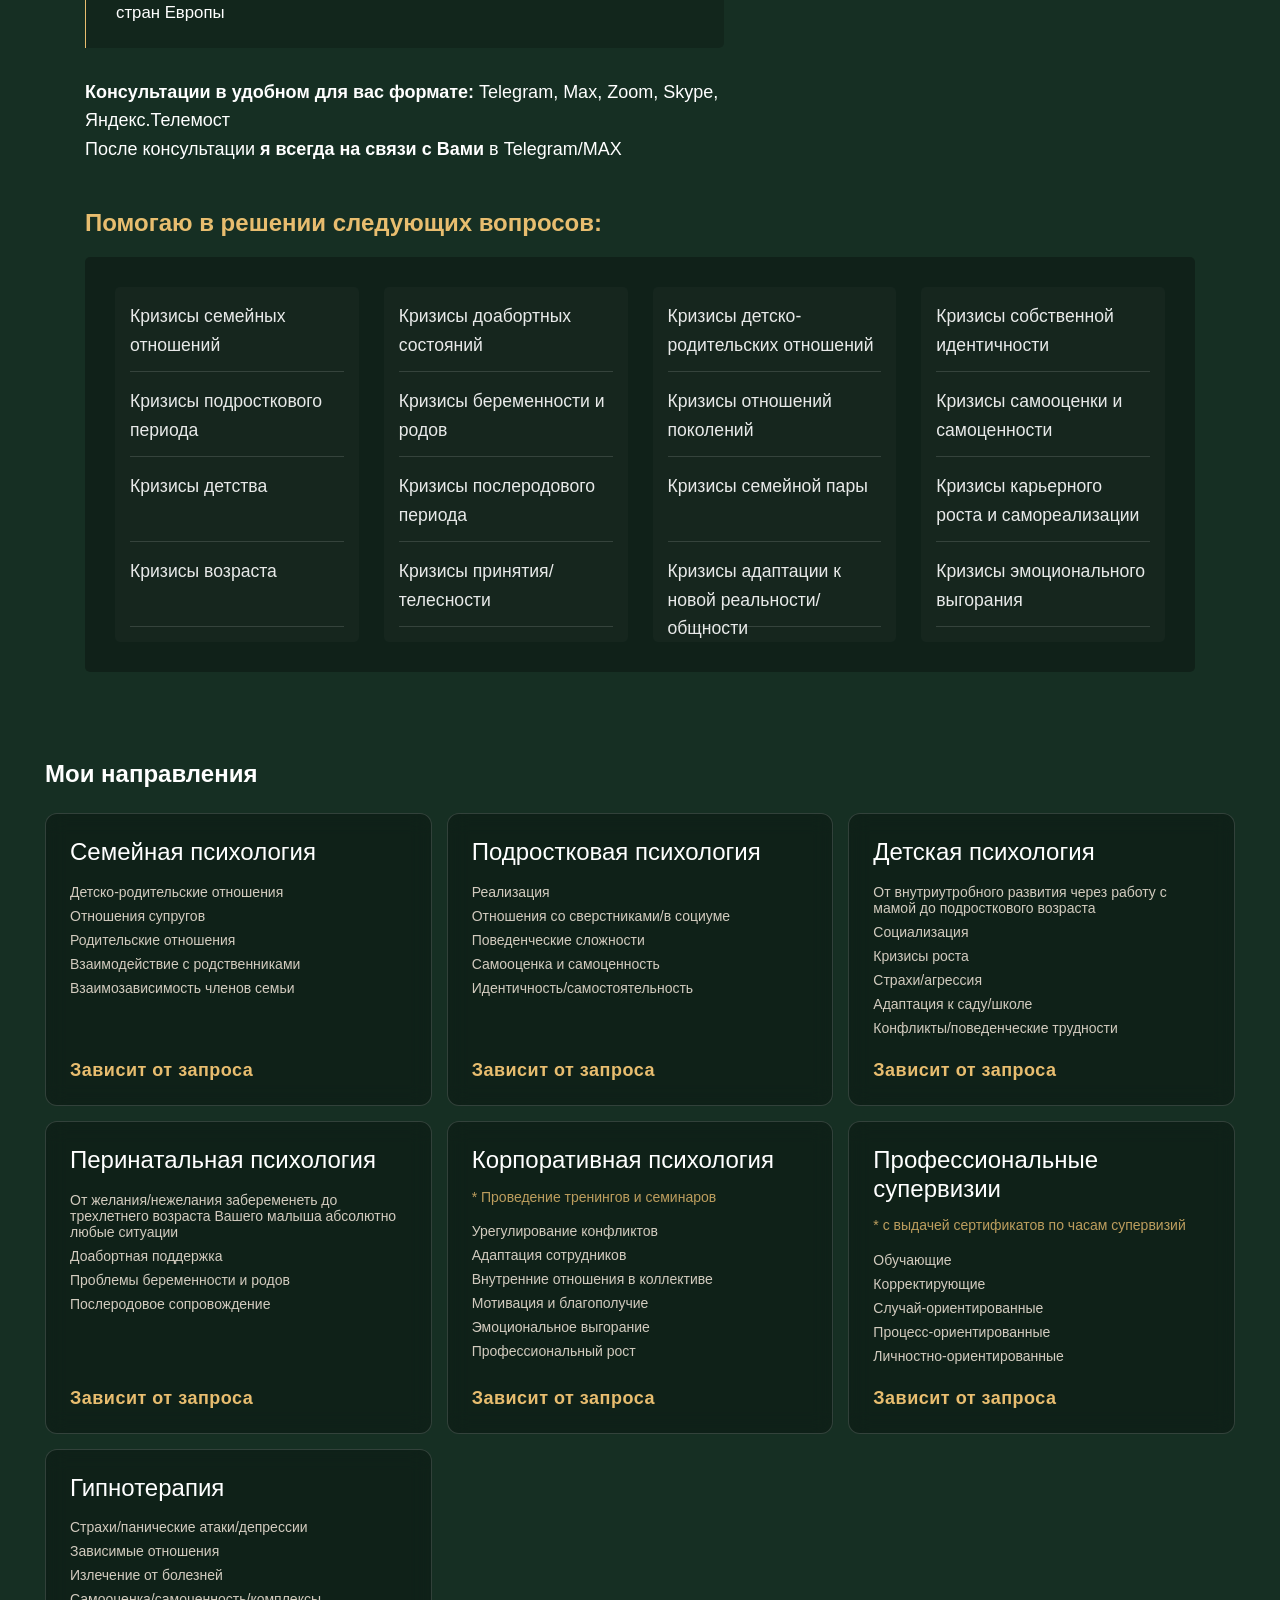
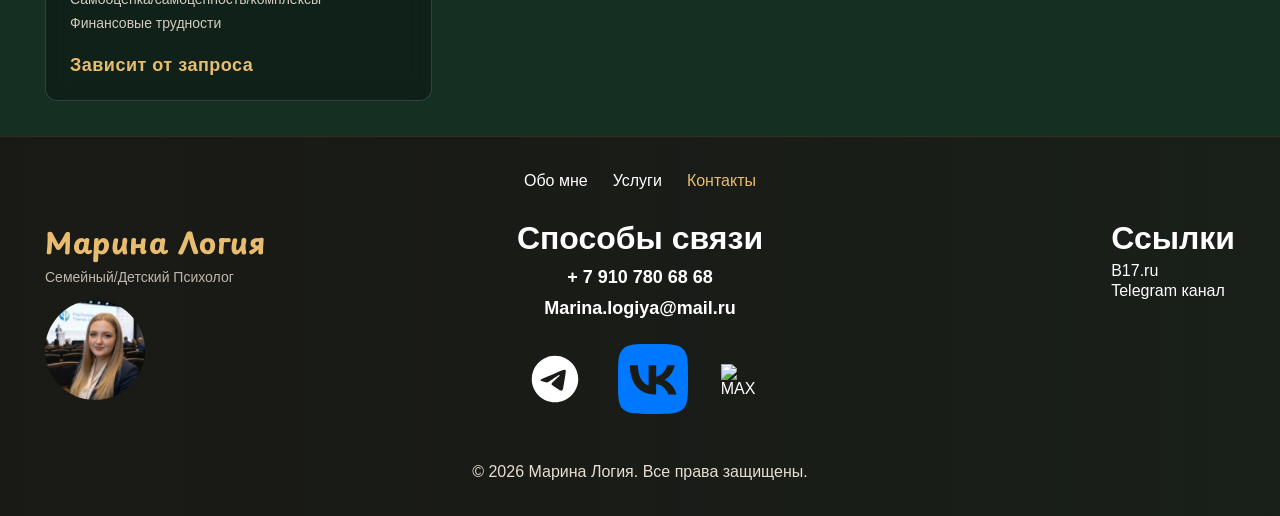
==== commit d5d456f1: "1dv" ====
--- a/index.html
+++ b/index.html
@@ -346,6 +346,9 @@
           </div>
         </div>
       </div>
+      <div class="rigths">
+        <h2>© 2026 Марина Логия. Все права защищены.</h2>
+      </div>
     </footer>
     <div class="alert__box">
       <p class="alert__box-text"></p>
--- a/style.css
+++ b/style.css
@@ -453,6 +453,16 @@
 
 .footer_coloums .logo {
   position: relative;
+}
+
+.rigths {
+  width: 100%;
+  text-align: center;
+  
+  h2 {
+    font-size: 1em;
+    font-weight: 400;
+  }
 }
 
 .logo .info__container-img {
--- a/css/mobile.css
+++ b/css/mobile.css
@@ -242,6 +242,11 @@
   .contacts .call {
     height: 40px !important;
     width: 40px !important;
+  }
+
+  .contacts .vk {
+    height: 70px !important;
+    width: 70px !important;
   }
 
   /* Home Page */
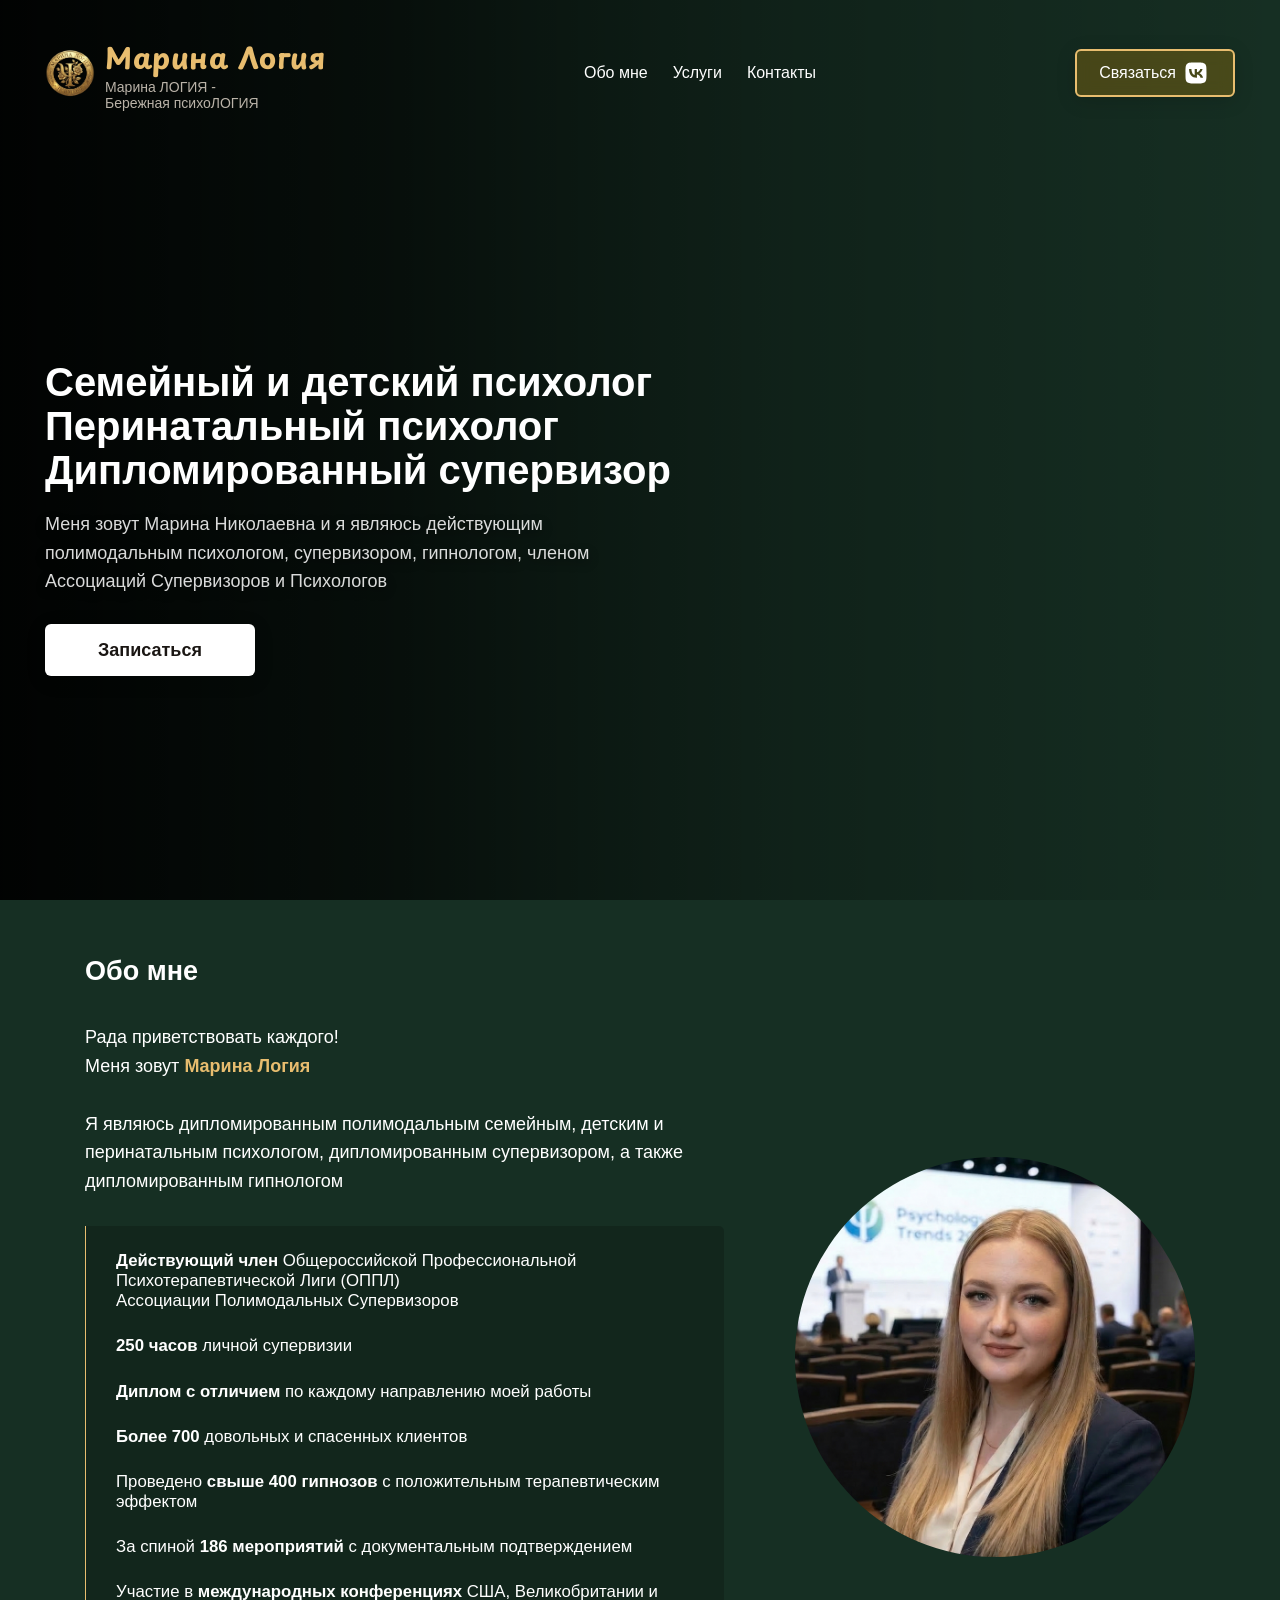
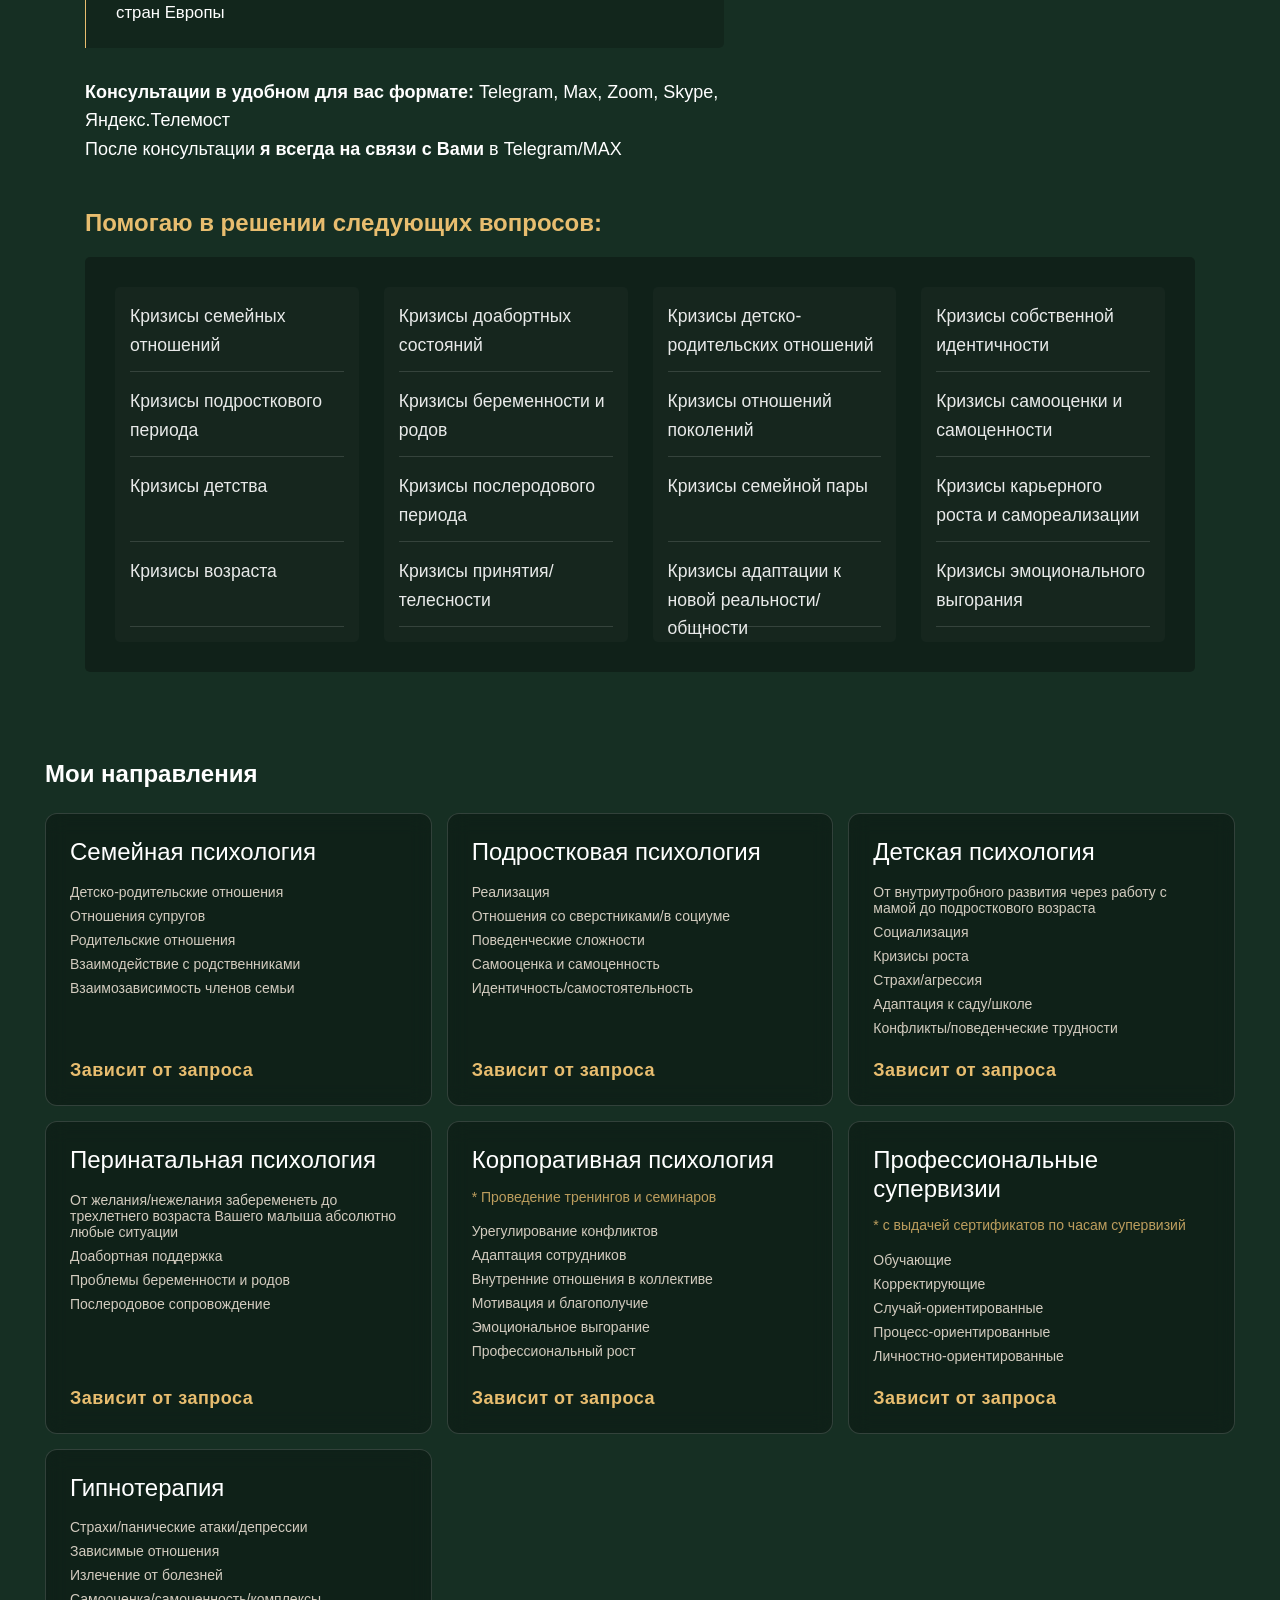
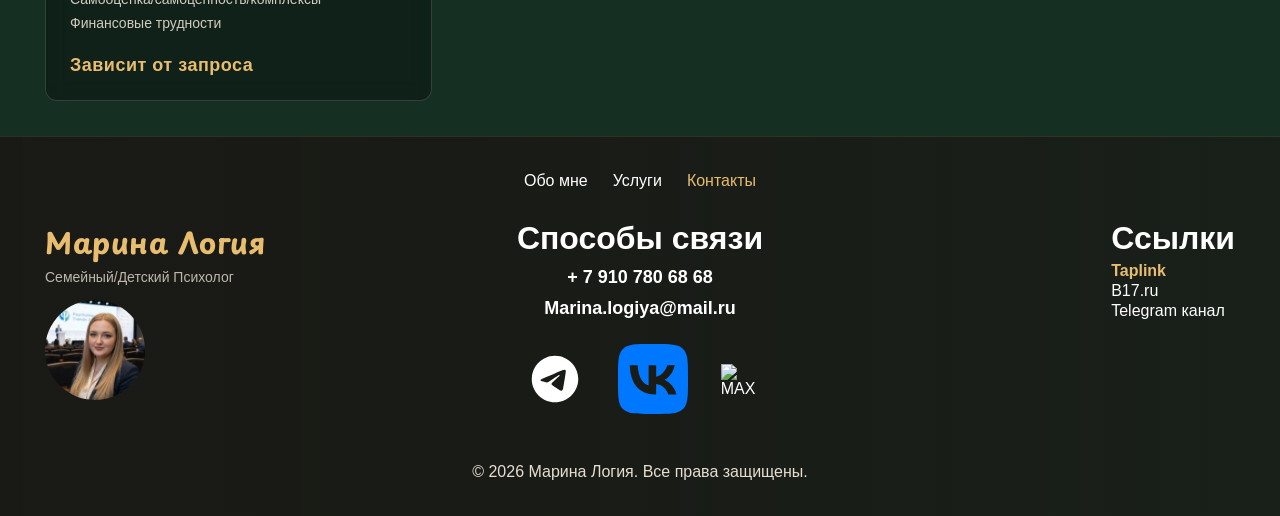
==== commit 030ab938: "ff" ====
--- a/index.html
+++ b/index.html
@@ -15,7 +15,7 @@
           <img src="./img/favicon.png" class="logo-img" />
           <div>
             <a href class="logo__link">Марина Логия</a>
-            <p class="logo__descr">Семейный/Детский Психолог</p>
+            <p class="logo__descr">Марина ЛОГИЯ - <br />Бережная психоЛОГИЯ</p>
           </div>
         </div>
         <ul class="nav">
@@ -87,7 +87,7 @@
                   <li>
                     <strong>Действующий член</strong> Общероссийской
                     Профессиональной Психотерапевтической Лиги (ОППЛ)<br />
-                    Ассоциации Полимодальных Супервизоров и Психологов (АПСП)
+                    Ассоциации Полимодальных Супервизоров
                   </li>
                   <li><strong>250 часов</strong> личной супервизии</li>
                   <li>
@@ -337,6 +337,7 @@
             <div class="add_links__container">
               <h1>Ссылки</h1>
               <ul class="add_links__ul">
+                <li><a href="https://marinalogiya.taplink.ws"><strong class="wx">Taplink</strong></a></li>
                 <li><a href="https://www.b17.ru/marina_logiya/">B17.ru</a></li>
                 <li>
                   <a href="https://t.me/marinalogiya">Telegram канал</a>
--- a/style.css
+++ b/style.css
@@ -114,6 +114,10 @@
 .logo-img {
   height: 50px;
   width: 50px;
+}
+
+.wx {
+  color: var(--accent-gold);
 }
 
 .logo__link {
@@ -562,6 +566,7 @@
   align-items: center;
   justify-content: center;
   gap: 10px;
+  text-align: center;
 }
 
 .contacts {
@@ -889,4 +894,4 @@
     justify-content: center;
     align-items: center;
   }
-}
+}
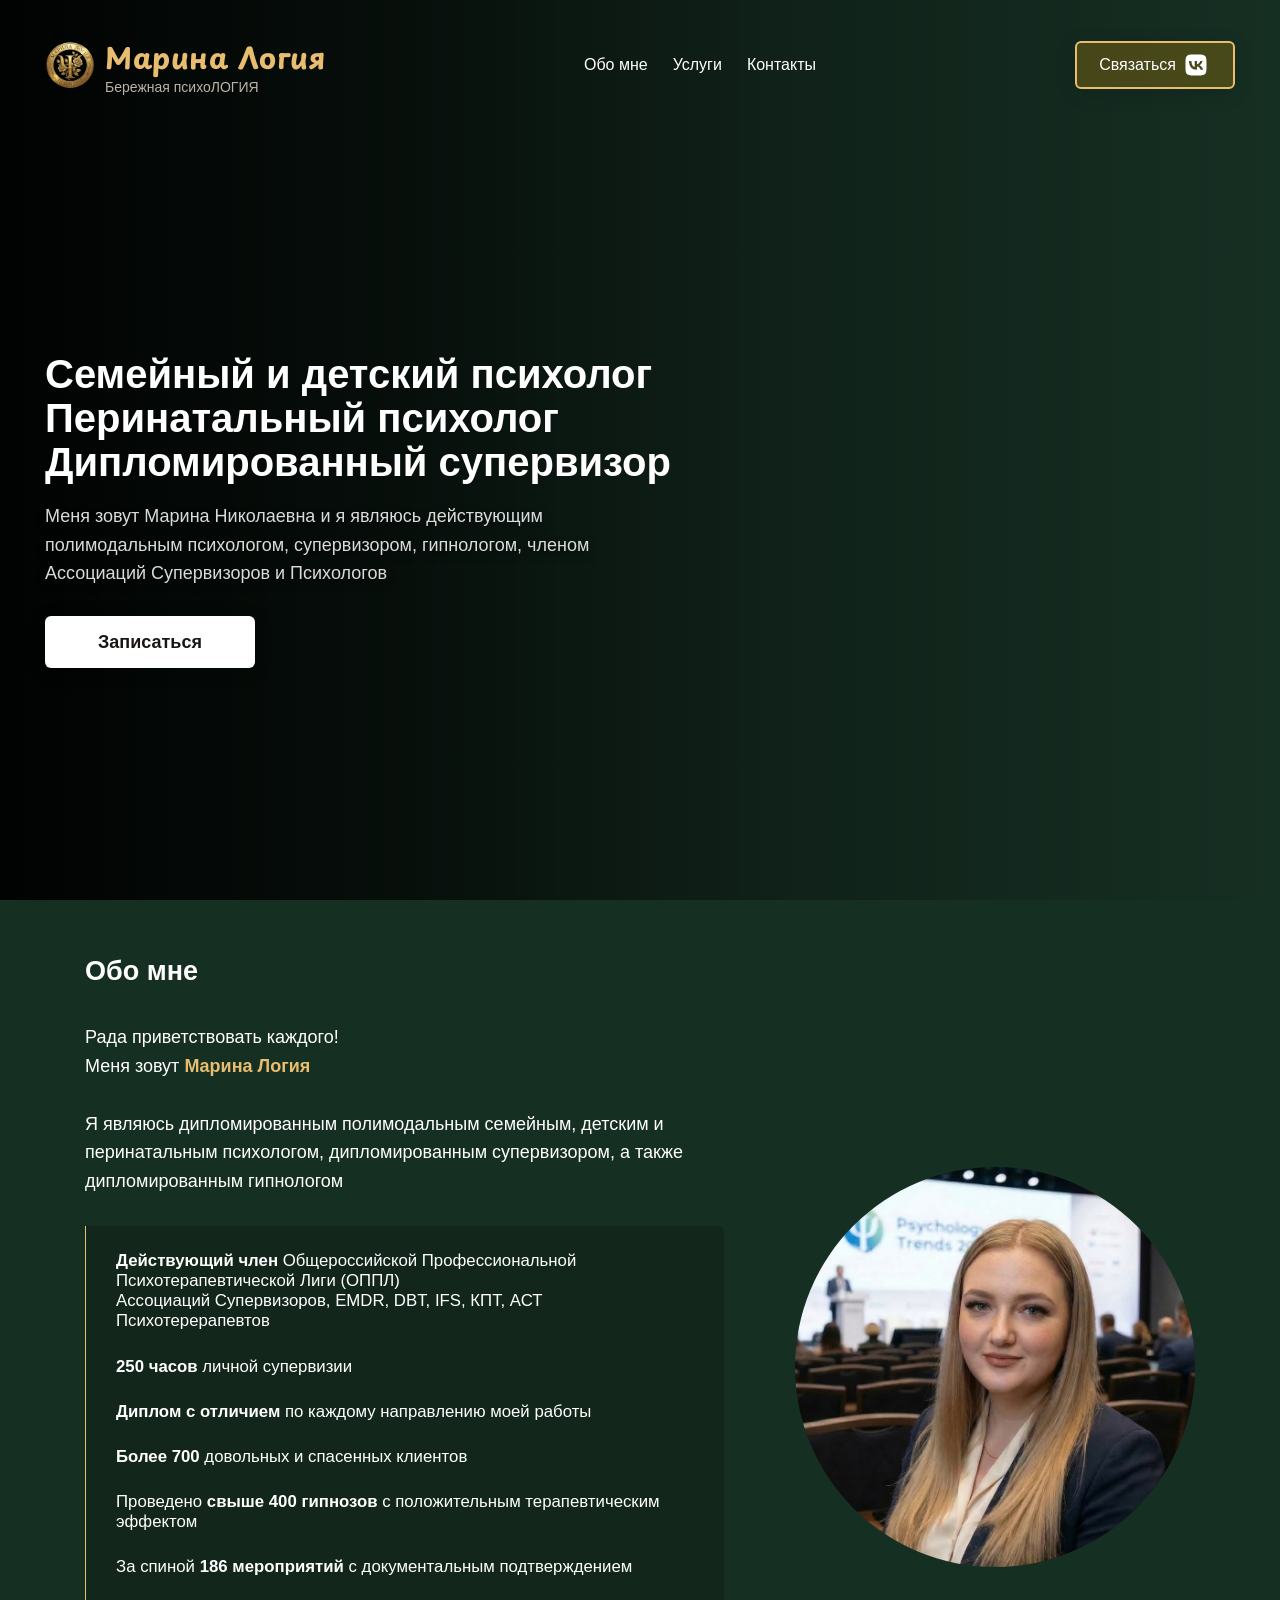
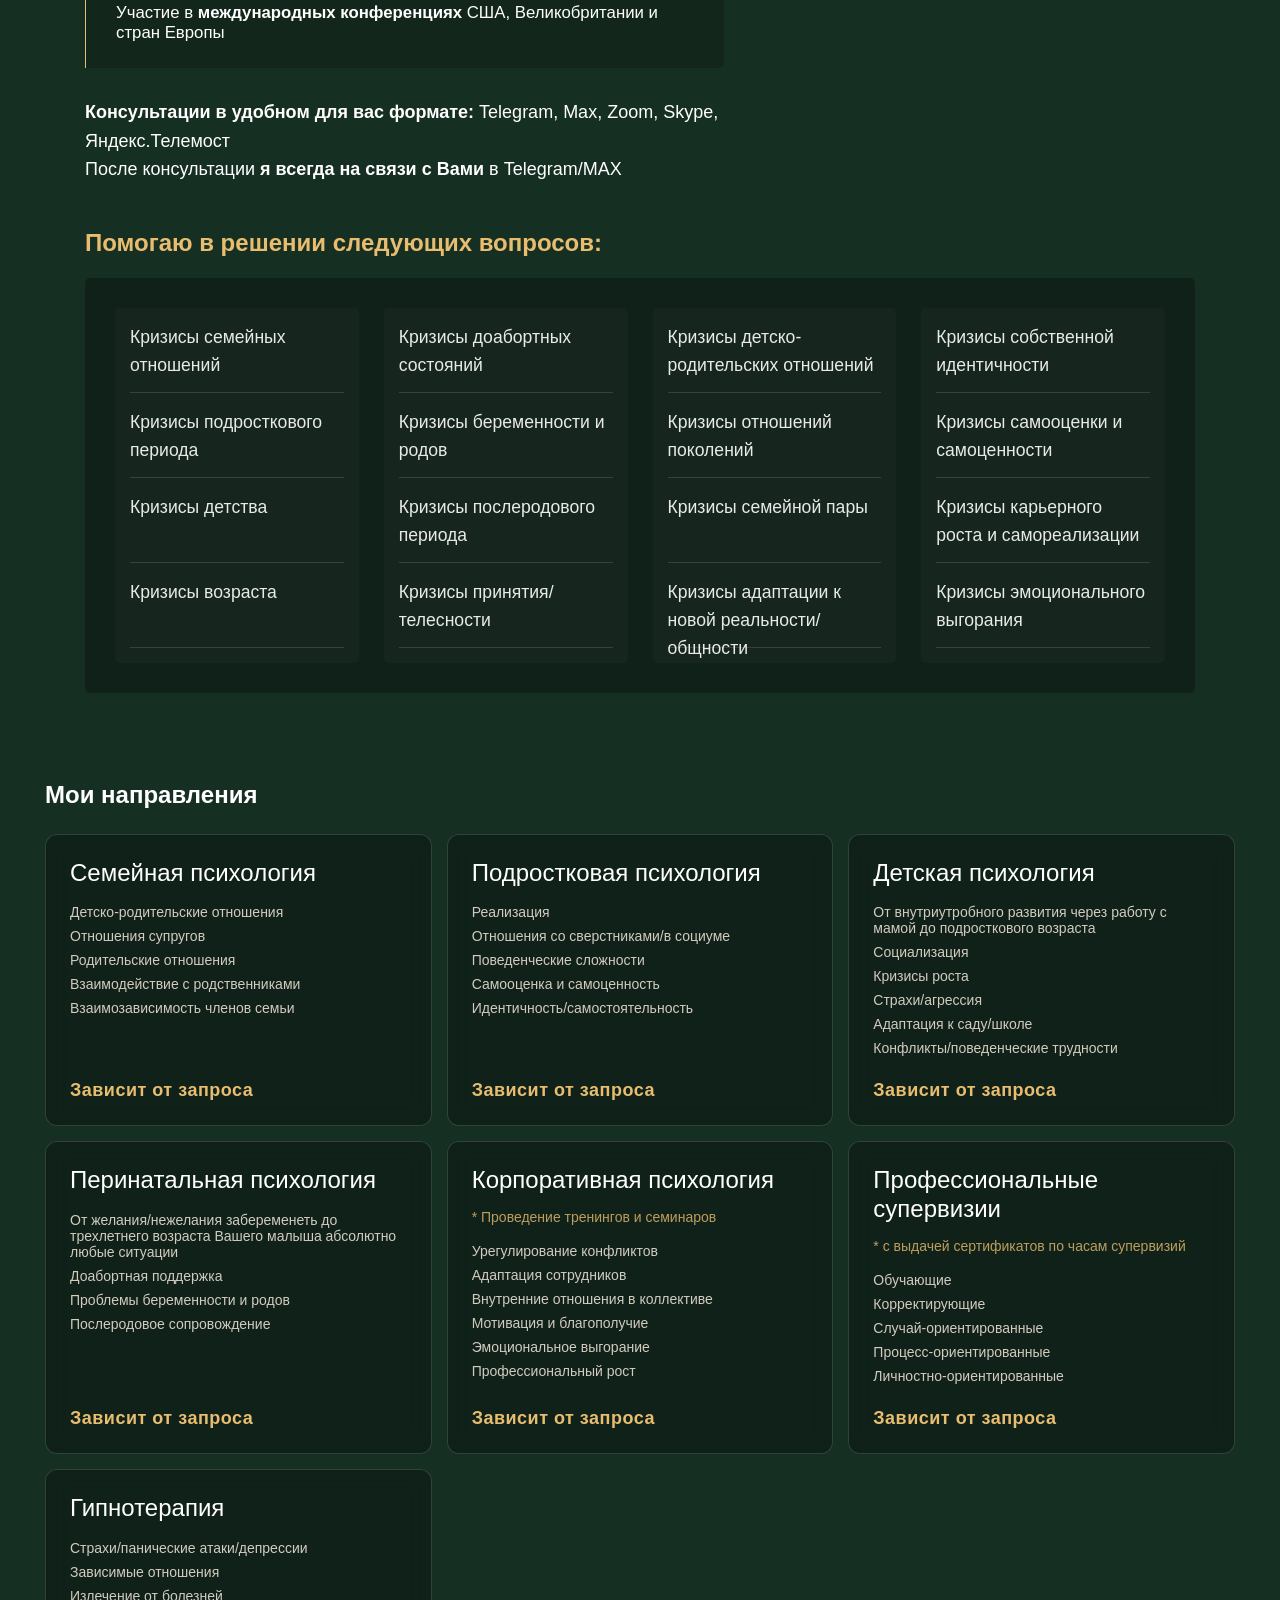
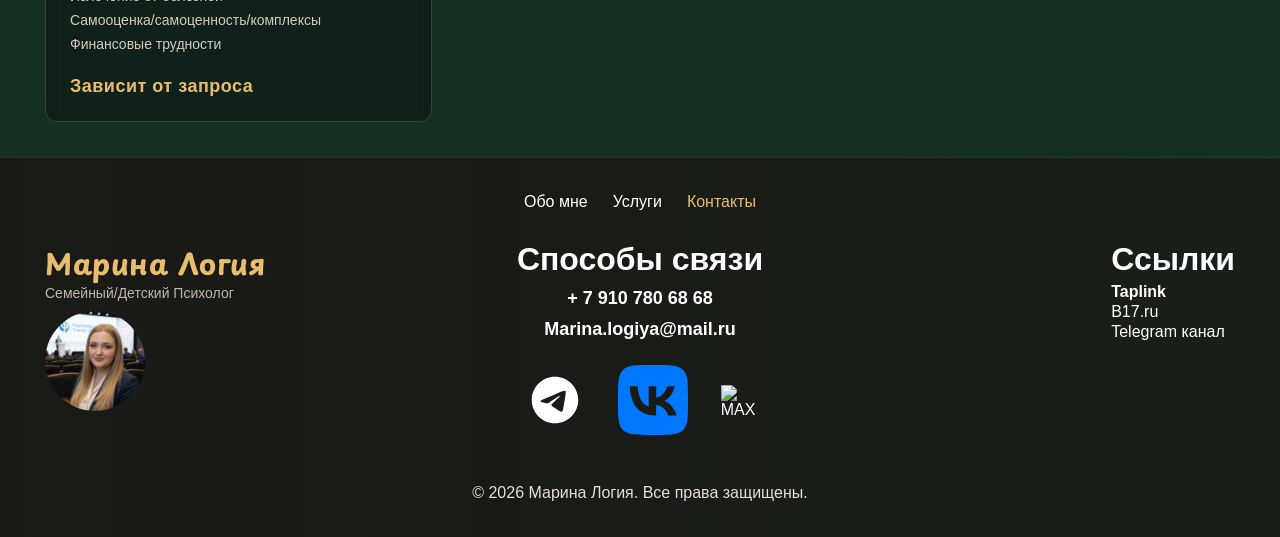
==== commit 37cb4339: "csd" ====
--- a/index.html
+++ b/index.html
@@ -11,11 +11,11 @@
   <body>
     <main class="home-page container">
       <header class="header">
-        <div class="base-logo">
+        <div class="logo-container">
           <img src="./img/favicon.png" class="logo-img" />
-          <div>
+          <div class="logo">
             <a href class="logo__link">Марина Логия</a>
-            <p class="logo__descr">Марина ЛОГИЯ - <br />Бережная психоЛОГИЯ</p>
+            <p class="logo__descr">Бережная психоЛОГИЯ</p>
           </div>
         </div>
         <ul class="nav">
@@ -48,26 +48,24 @@
           </li>
         </ul>
       </header>
-      <div class="welcome">
-        <div class="welcome__text-container">
-          <h1 class="welcome__title">
+      <div class="hero">
+        <div class="hero__text-container">
+          <h1 class="hero__title">
             Семейный и детский психолог
             <br />
             Перинатальный психолог
             <br />
             Дипломированный супервизор
           </h1>
-          <p class="welcome__description">
+          <p class="hero__description">
             Меня зовут Марина Николаевна и я являюсь действующим полимодальным
             психологом, супервизором, гипнологом, членом Ассоциаций Супервизоров
             и Психологов
           </p>
-          <a href="./pages/form/index.html" class="btn btn--welcome"
-            >Записаться</a
-          >
+          <a href="./pages/form/index.html" class="btn btn--hero">Записаться</a>
         </div>
       </div>
-      <div class="welcome__background"></div>
+      <div class="hero__background"></div>
     </main>
     <div class="section__container">
       <section class="info container" id="about">
@@ -87,7 +85,8 @@
                   <li>
                     <strong>Действующий член</strong> Общероссийской
                     Профессиональной Психотерапевтической Лиги (ОППЛ)<br />
-                    Ассоциации Полимодальных Супервизоров
+                    Ассоциаций Супервизоров, EMDR, DBT, IFS, КПТ, АСТ
+                    Психотерерапевтов
                   </li>
                   <li><strong>250 часов</strong> личной супервизии</li>
                   <li>
@@ -337,7 +336,11 @@
             <div class="add_links__container">
               <h1>Ссылки</h1>
               <ul class="add_links__ul">
-                <li><a href="https://marinalogiya.taplink.ws"><strong class="wx">Taplink</strong></a></li>
+                <li>
+                  <a href="https://marinalogiya.taplink.ws"
+                    ><strong class="wx">Taplink</strong></a
+                  >
+                </li>
                 <li><a href="https://www.b17.ru/marina_logiya/">B17.ru</a></li>
                 <li>
                   <a href="https://t.me/marinalogiya">Telegram канал</a>
--- a/style.css
+++ b/style.css
@@ -1,5 +1,11 @@
 @import url("https://fonts.googleapis.com");
 @import url("https://fonts.googleapis.com/css2?family=Playpen+Sans:wght@100..800&display=swap");
+
+@import url("./css/components/shared.css");
+@import url("./css/components/logo.css");
+@import url("./css/components/nav.css");
+@import url("./css/components/header.css");
+@import url("./css/components/hero.css");
 
 /* ПЕРЕМЕННЫЕ */
 :root {
@@ -58,30 +64,6 @@
   color: #ffffff;
 }
 
-.container {
-  padding: 35px 45px;
-}
-
-.btn {
-  display: flex;
-  justify-content: center;
-  align-items: center;
-  padding: 10px 20px;
-  background: rgba(53, 53, 53, 0.183);
-  backdrop-filter: blur(8px);
-  border-radius: 6px;
-  border: 1px solid rgba(255, 255, 255, 0.541);
-  cursor: pointer;
-  transition: all 0.3s ease;
-  color: #fff;
-  box-shadow: 0 4px 20px rgba(0, 0, 0, 0.142);
-}
-
-.btn:hover {
-  background-color: rgba(197, 160, 89, 0.08);
-  border-color: var(--accent-gold);
-}
-
 .home-page {
   display: flex;
   flex-direction: column;
@@ -90,141 +72,21 @@
   min-height: 100vh;
 }
 
-.header {
-  display: flex;
-  align-items: center;
-  justify-content: space-between;
-  z-index: 10;
-  width: 100%;
-}
-
-.logo {
-  display: flex;
-  flex-direction: column;
-  gap: 5px;
-}
-
-.base-logo {
-  display: flex;
-  justify-content: center;
-  align-items: center;
-  gap: 10px;
-}
-
-.logo-img {
-  height: 50px;
-  width: 50px;
-}
-
 .wx {
-  color: var(--accent-gold);
-}
-
-.logo__link {
-  font-size: 1.8rem;
-  font-weight: 700;
-  letter-spacing: 0.5px;
-  color: var(--accent-gold);
-  font-family: "Playpen Sans", cursive;
-}
-
-.logo__descr {
-  font-size: var(--fs-xs);
-  opacity: 0.8;
-}
-
-.nav {
-  display: flex;
-  align-items: center;
-  justify-content: flex-end;
-  flex-grow: 1;
-  list-style: none;
-}
-
-.nav__menu {
-  display: flex;
-  align-items: center;
-  gap: 25px;
-  margin-left: auto;
-  margin-right: auto;
-}
-
-.nav__item {
-  position: relative;
-}
-
-.nav__link {
-  font-size: var(--fs-base);
-  font-weight: 400;
-}
-
-.nav__item.active a {
-  color: var(--accent-gold);
-}
-
-.welcome {
-  display: flex;
-  align-items: center;
-  flex-grow: 1;
-  position: relative;
-}
-
-.welcome__background {
-  position: absolute;
-  top: 0;
-  left: 0;
-  z-index: -1;
-  height: 100vh;
-  width: 100%;
-  background:
-    linear-gradient(
-      to right,
-      rgba(0, 0, 0, 0.95) 0%,
-      rgba(0, 0, 0, 0.7) 30%,
-      rgba(0, 0, 0, 0.3) 60%,
-      rgba(0, 0, 0, 0) 100%
-    ),
-    url("./img/background.png") center/cover no-repeat;
-}
-
-.welcome__text-container {
-  display: flex;
-  flex-direction: column;
-  gap: 18px;
-  max-width: 100%;
-}
-
-.welcome__title {
-  font-size: var(--fs-xl);
-  font-weight: 800;
-  line-height: 1.1;
-  color: #fff;
-  width: 100%;
-}
-
-.welcome__description {
-  width: 50%;
-  font-size: var(--fs-md);
-  line-height: 1.6;
-  color: #fff;
-  opacity: 0.85;
-  text-shadow: 0 4px 12px rgba(0, 0, 0, 0.6);
-}
-
-.welcome .btn--welcome {
-  margin-top: 10px;
-  width: 210px;
-  height: 52px;
-  background: #fff;
-  color: var(--bg-dark);
-  font-weight: 700;
-  font-size: var(--fs-md);
-  border: none;
-}
-
-.welcome .btn--welcome:hover {
-  transform: translateY(-3px);
-  box-shadow: 0 10px 25px rgba(0, 0, 0, 0.4);
+  font-weight: bold;
+  animation: blink 3s linear infinite;
+}
+
+@keyframes blink {
+  0%,
+  100% {
+    color: var(--accent-gold);
+  }
+  50% {
+    color: var(
+      --text-cream
+    );
+  }
 }
 
 .nav__item--btn .call {
@@ -462,7 +324,7 @@
 .rigths {
   width: 100%;
   text-align: center;
-  
+
   h2 {
     font-size: 1em;
     font-weight: 400;
@@ -894,4 +756,4 @@
     justify-content: center;
     align-items: center;
   }
-}+}
--- a/css/mobile.css
+++ b/css/mobile.css
@@ -20,7 +20,7 @@
 
     .logo .info__container-img {
       height: 120px !important;
-      width:  120px !important;
+      width: 120px !important;
     }
   }
 
@@ -75,37 +75,37 @@
     height: 24px !important;
   }
 
-  /* Welcome Section */
-  .welcome {
+  /* hero Section */
+  .hero {
     padding: 20px 15px;
     min-height: auto;
   }
 
-  .welcome__text-container {
+  .hero__text-container {
     align-items: center !important;
     text-align: center !important;
     gap: 15px !important;
   }
 
-  .welcome__title {
+  .hero__title {
     font-size: 1.5rem !important;
     line-height: 1.3 !important;
   }
 
-  .welcome__description {
+  .hero__description {
     width: 100% !important;
     font-size: 0.9rem !important;
     line-height: 1.5 !important;
   }
 
-  .welcome .btn--welcome {
+  .hero .btn--hero {
     width: 180px !important;
     height: 45px !important;
     font-size: 1rem !important;
     margin-top: 5px;
   }
 
-  .welcome__background {
+  .hero__background {
     height: 100% !important;
     min-height: 100vh;
   }
@@ -257,7 +257,7 @@
 
 /* Extra small devices */
 @media (max-width: 320px) {
-  .welcome__title {
+  .hero__title {
     font-size: 1.25rem !important;
   }
 
@@ -377,7 +377,7 @@
     gap: 15px;
   }
 
-  .welcome__description {
+  .hero__description {
     width: 80%;
   }
 
@@ -422,20 +422,20 @@
 
 /* Landscape mobile */
 @media (max-height: 500px) and (orientation: landscape) {
-  .welcome {
+  .hero {
     min-height: auto;
     padding: 15px;
   }
 
-  .welcome__background {
+  .hero__background {
     min-height: 100vh;
   }
 
-  .welcome__title {
+  .hero__title {
     font-size: 1.3rem !important;
   }
 
-  .welcome__description {
+  .hero__description {
     display: none;
   }
 
@@ -447,7 +447,7 @@
 
 /* High DPI displays */
 @media (-webkit-min-device-pixel-ratio: 2), (min-resolution: 192dpi) {
-  .welcome__background {
+  .hero__background {
     background-image:
       linear-gradient(
         to right,
